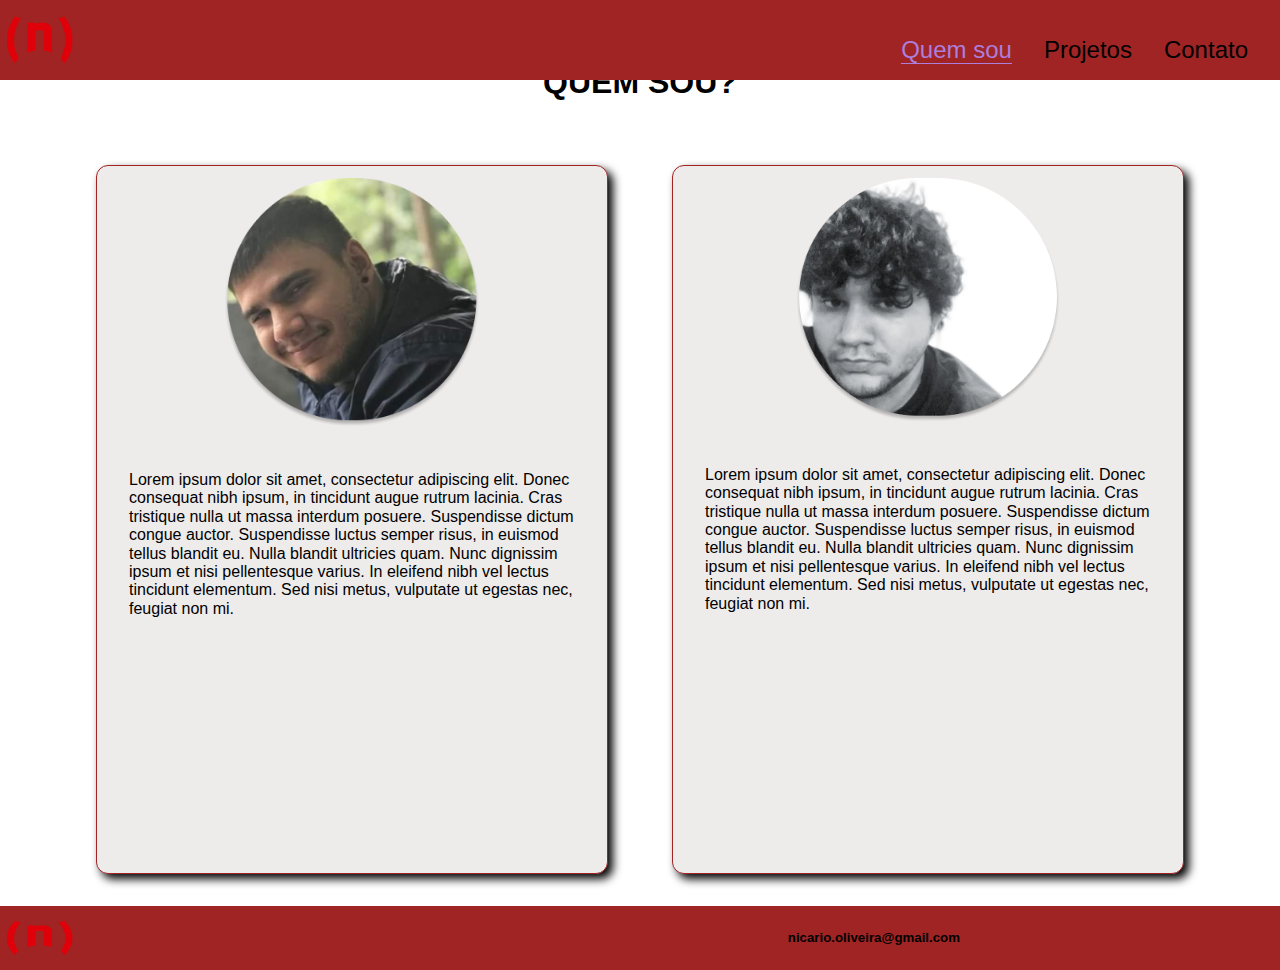
==== index.html @ 4cd6bc63 "Modificando página Quem Sou" ====
<!DOCTYPE html>
<html lang="pt-br">
<head>
  <meta charset="UTF-8">
  <meta http-equiv="X-UA-Compatible" content="IE=edge">
  <meta name="viewport" content="width=device-width, initial-scale=1.0">
  <title>Portfólio Nicário Laube</title>
  <link rel="stylesheet" href="./assets/css/normalize.css">
  <link href="https://cdn.jsdelivr.net/npm/bootstrap@5.2.0-beta1/dist/css/bootstrap.min.css" rel="stylesheet" integrity="sha384-0evHe/X+R7YkIZDRvuzKMRqM+OrBnVFBL6DOitfPri4tjfHxaWutUpFmBp4vmVor" crossorigin="anonymous">
  <link rel="stylesheet" href="./assets/css/style.css">
</head>
<body>
  <header class="header">
    <nav class="nav">
      <div class="div__nav">
        <img class="img__nav" src="./assets/img/logo.png" alt="">
        <div class="div__divnav">
          <ul class="ul__divnav">
            <li class="li__nav">
              <a class="a__nav" href="">Quem sou</a>
            </li>
            <li class="li__nav">
              <a class="a__nav2" href="">Projetos</a>
            </li>
            <li class="li__nav">
              <a class="a__nav3" href="">Contato</a>
            </li>
          </ul>
        </div>
      </div>
    </nav>
  </header>
  <main class="main">
    <h1 class="h1__main">
      QUEM SOU?
    </h1>
    <article class="article__main">
      <div class="div__main">
        <img class="img__main" src="./assets/img/Rectangle 3 (2).png" alt="">
        <p class="p__main1">Lorem ipsum dolor sit amet, consectetur adipiscing elit. Donec consequat nibh ipsum, in tincidunt augue rutrum lacinia. Cras tristique nulla ut massa interdum posuere. Suspendisse dictum congue auctor. Suspendisse luctus semper risus, in euismod tellus blandit eu. Nulla blandit ultricies quam. Nunc dignissim ipsum et nisi pellentesque varius. In eleifend nibh vel lectus tincidunt elementum. Sed nisi metus, vulputate ut egestas nec, feugiat non mi.</p>
      </div>
      <div class="div__main1">
        <img class="img__main1" src="./assets/img/Rectangle 3 (3).png" alt="">
        <p class="p__main2">Lorem ipsum dolor sit amet, consectetur adipiscing elit. Donec consequat nibh ipsum, in tincidunt augue rutrum lacinia. Cras tristique nulla ut massa interdum posuere. Suspendisse dictum congue auctor. Suspendisse luctus semper risus, in euismod tellus blandit eu. Nulla blandit ultricies quam. Nunc dignissim ipsum et nisi pellentesque varius. In eleifend nibh vel lectus tincidunt elementum. Sed nisi metus, vulputate ut egestas nec, feugiat non mi.</p>
      </di>
    </article>
  </main>
  <footer class="footer">
    <img class="img__footer" src="./assets/img/logo.png" alt="">
    <h5 class="h5__footer">nicario.oliveira@gmail.com</h5>
  </footer>
  
  <script src="https://cdn.jsdelivr.net/npm/bootstrap@5.2.0-beta1/dist/js/bootstrap.bundle.min.js" integrity="sha384-pprn3073KE6tl6bjs2QrFaJGz5/SUsLqktiwsUTF55Jfv3qYSDhgCecCxMW52nD2" crossorigin="anonymous"></script>
  <script src="./assets/js/main.js"></script>
</body>
</html>
---- assets/css/style.css ----
*{
  text-decoration: none;
  list-style-type: none;
}
body {
  font-family: 'Roboto', sans-serif;
  margin: 0;
  padding: 0;
}

.nav {
  position:fixed;
  top: 0;
  background-color: #A02424;
  width: 100%;
  height: 64px;
  padding: 0;
  margin: 0;
}

.div__nav{
  display: flex;
  justify-content: space-between;
  align-items:flex-end;
  flex-direction: row;
  width: 100%;
}

.img__nav {
  width: 40px;
  height: 40px;
  margin: 10px;
}
.ul__divnav {
  display: flex;
  justify-content: space-evenly;
}


.a__nav,
.a__nav2,
.a__nav3 {
  text-decoration: none;
  font-size: 12px;
  color: black;
  margin-right: 10px;
  padding-top: 60px;
  text-align: center;
}

.a__nav{
  color: #AD7EDC;
  border-bottom: 1px solid #AD7EDC;
}

.img__header {
  width: 100%;
  height: 15rem;
  padding: 0 16px;
}

/*main*/

.main {
  padding: 16px;
  margin-top: 64px;
}
.h1__main {
  text-align: center;
  margin-top: 32px;
  margin-bottom: 32px;
  font-weight: bold;
}

.article__main {
  display: flex;
  flex-direction: row;
}

.div__main {
  display: flex;
  flex-direction: column;
  align-items: center;
  margin-bottom: 32px;
  background-color: #EEEBEB;
  border: 1px solid #A02424;
  box-shadow:5px 5px 10px 0px #000000;
  border-radius: 12px;
  margin-right: 24px;
  height: 44.2rem;
}

.div__main1 {
  display: flex;
  flex-direction: column;
  align-items: center;
  background-color: #EEEBEB;
  border: 1px solid #A02424;
  box-shadow:5px 5px 10px 0px #000000;
  border-radius: 12px;
  height: 44.2rem;
}

.img__main {
  width: 13rem;
  margin: 12px;
}

.img__main1 {
  width: 13.5rem;
  margin: 12px;
}

.p__main1 {
  margin-top: 32px;
  margin-right: 12px;
  margin-left: 12px;
}

.p__main2 {
  margin-top: 32px;
  margin-right: 12px;
  margin-left: 12px;
}

/*footer*/

.footer {
  display: flex;
  align-items: center;
  justify-content: space-between;
  background-color: #A02424;
  width: 100%;
  height: 64px;
}

.img__footer {
  width: 65px;
  height: 58px;
}

.h5__footer {
  padding-right: 20rem;
}

/*queries*/

@media screen and (min-width: 960px) {
  .nav {
    height: 80px;
  }

  .a__nav,
  .a__nav2,
  .a__nav3 {
    font-size: 24px;
    margin-right: 32px;
  }
  .img__nav {
    width: 80px;
    height: 80px;
    margin: 0;
  }
  .img__header {
    padding: 0 64px;
    height: 50rem;
  }

  /*main*/

  .main {
    padding: 0 64px;
  }
  .p__main1 {
    margin: 32px;
  }
  .p__main2 {
    margin: 32px;
  }
  .div__main,
  .div__main1 {
    margin: 32px;
  }
  .div__main1 {
  }
  .img__main {
    width: 16rem;
  }
  .img__main1 {
    width: 16.5rem;
  }

  /*footer*/

  .img__footer{
    width: 80px;
  }
  
}
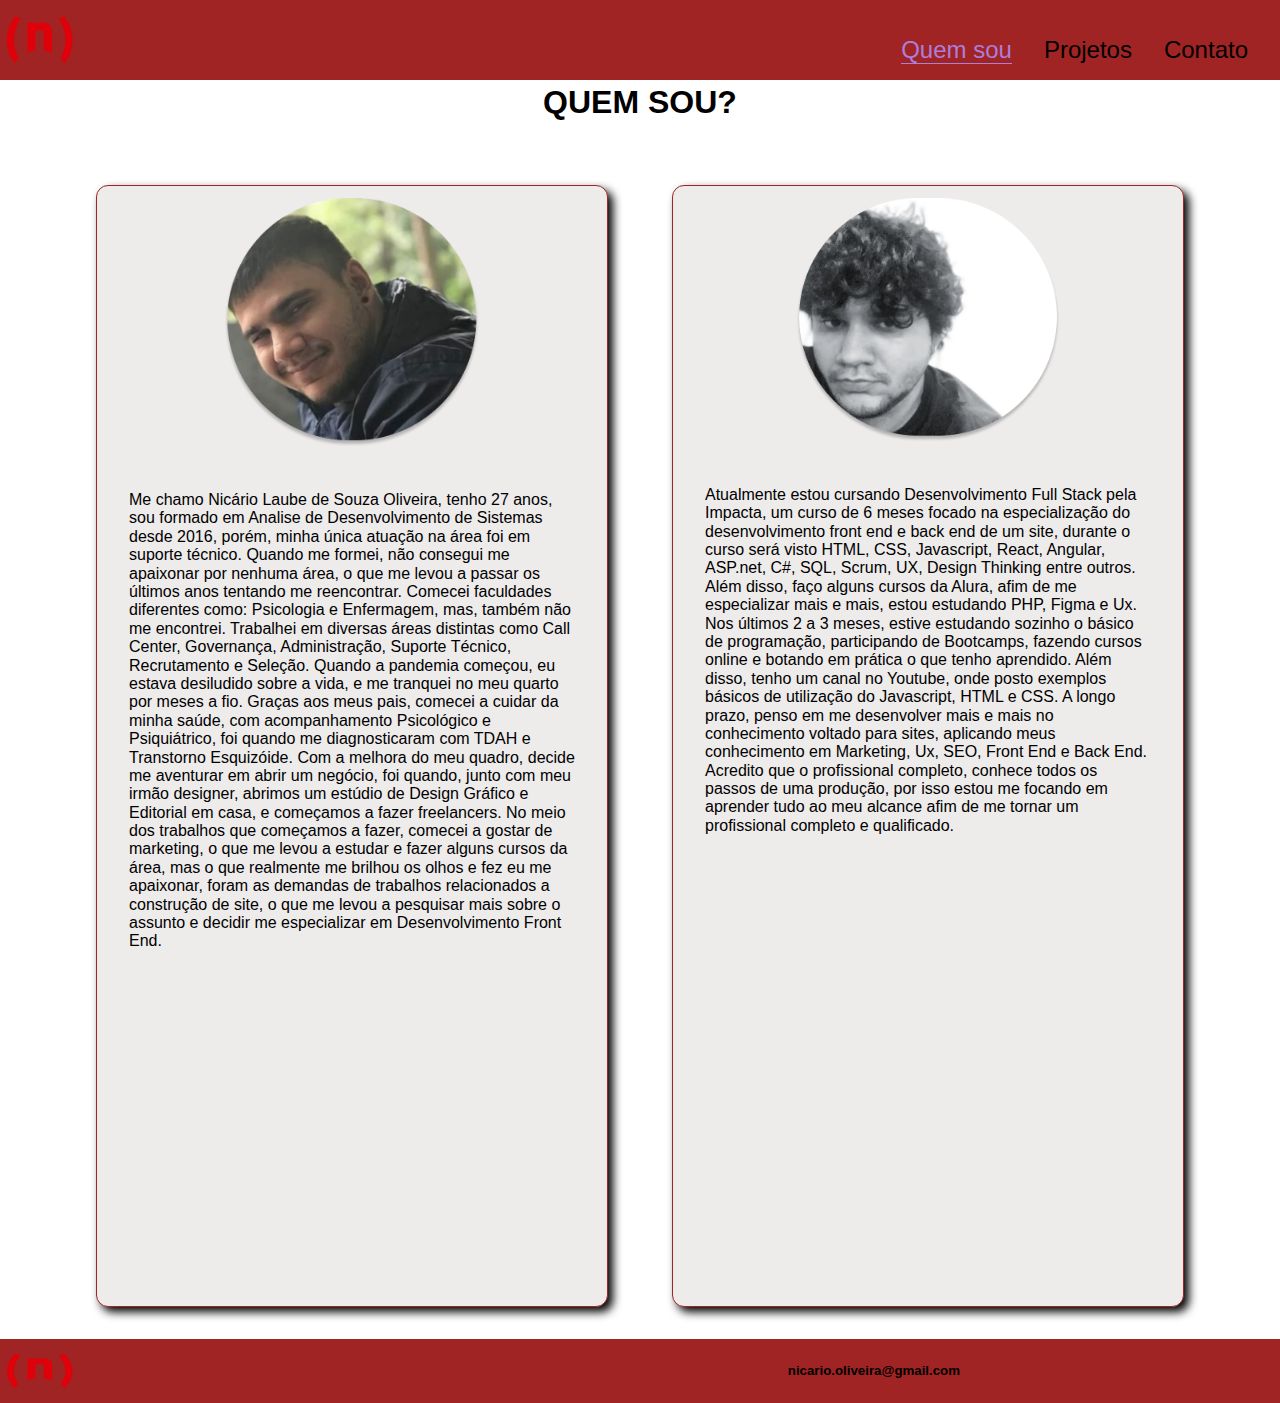
==== commit a3c64359: "Adicionando texto e arrumando espaçamento Quem Sou" ====
--- a/index.html
+++ b/index.html
@@ -37,11 +37,11 @@
     <article class="article__main">
       <div class="div__main">
         <img class="img__main" src="./assets/img/Rectangle 3 (2).png" alt="">
-        <p class="p__main1">Lorem ipsum dolor sit amet, consectetur adipiscing elit. Donec consequat nibh ipsum, in tincidunt augue rutrum lacinia. Cras tristique nulla ut massa interdum posuere. Suspendisse dictum congue auctor. Suspendisse luctus semper risus, in euismod tellus blandit eu. Nulla blandit ultricies quam. Nunc dignissim ipsum et nisi pellentesque varius. In eleifend nibh vel lectus tincidunt elementum. Sed nisi metus, vulputate ut egestas nec, feugiat non mi.</p>
+        <p class="p__main1">Me chamo Nicário Laube de Souza Oliveira, tenho 27 anos, sou formado em Analise de Desenvolvimento de Sistemas desde 2016, porém, minha única atuação na área foi em suporte técnico. Quando me formei, não consegui me apaixonar por nenhuma área, o que me levou a passar os últimos anos tentando me reencontrar. Comecei faculdades diferentes como: Psicologia e Enfermagem, mas, também não me encontrei. Trabalhei em diversas áreas distintas como Call Center, Governança, Administração, Suporte Técnico, Recrutamento e Seleção. Quando a pandemia começou, eu estava desiludido sobre a vida, e me tranquei no meu quarto por meses a fio. Graças aos meus pais, comecei a cuidar da minha saúde, com acompanhamento Psicológico e Psiquiátrico, foi quando me diagnosticaram com TDAH e Transtorno Esquizóide. Com a melhora do meu quadro, decide me aventurar em abrir um negócio, foi quando, junto com meu irmão designer, abrimos um estúdio de Design Gráfico e Editorial em casa, e começamos a fazer freelancers. No meio dos trabalhos que começamos a fazer, comecei a gostar de marketing, o que me levou a estudar e fazer alguns cursos da área, mas o que realmente me brilhou os olhos e fez eu me apaixonar, foram as demandas de trabalhos relacionados a construção de site, o que me levou a pesquisar mais sobre o assunto e decidir me especializar em Desenvolvimento Front End. </p>
       </div>
       <div class="div__main1">
         <img class="img__main1" src="./assets/img/Rectangle 3 (3).png" alt="">
-        <p class="p__main2">Lorem ipsum dolor sit amet, consectetur adipiscing elit. Donec consequat nibh ipsum, in tincidunt augue rutrum lacinia. Cras tristique nulla ut massa interdum posuere. Suspendisse dictum congue auctor. Suspendisse luctus semper risus, in euismod tellus blandit eu. Nulla blandit ultricies quam. Nunc dignissim ipsum et nisi pellentesque varius. In eleifend nibh vel lectus tincidunt elementum. Sed nisi metus, vulputate ut egestas nec, feugiat non mi.</p>
+        <p class="p__main2">Atualmente estou cursando Desenvolvimento Full Stack pela Impacta, um curso de 6 meses focado na especialização do desenvolvimento front end e back end de um site, durante o curso será visto HTML, CSS, Javascript, React, Angular, ASP.net, C#, SQL, Scrum, UX, Design Thinking entre outros. Além disso, faço alguns cursos da Alura, afim de me especializar mais e mais, estou estudando PHP, Figma e Ux. Nos últimos 2 a 3 meses, estive estudando sozinho o básico de programação, participando de Bootcamps, fazendo cursos online e botando em prática o que tenho aprendido. Além disso, tenho um canal no Youtube, onde posto exemplos básicos de utilização do Javascript, HTML e CSS. A longo prazo, penso em me desenvolver mais e mais no conhecimento voltado para sites, aplicando meus conhecimento em Marketing, Ux, SEO, Front End e Back End. Acredito que o profissional completo, conhece todos os passos de uma produção, por isso estou me focando em aprender tudo ao meu alcance afim de me tornar um profissional completo e qualificado.</p>
       </di>
     </article>
   </main>
--- a/assets/css/style.css
+++ b/assets/css/style.css
@@ -63,7 +63,7 @@
 
 .main {
   padding: 16px;
-  margin-top: 64px;
+  margin-top: 72px;
 }
 .h1__main {
   text-align: center;
@@ -87,7 +87,8 @@
   box-shadow:5px 5px 10px 0px #000000;
   border-radius: 12px;
   margin-right: 24px;
-  height: 44.2rem;
+  height: 70rem;
+  width: 100rem;
 }
 
 .div__main1 {
@@ -98,7 +99,8 @@
   border: 1px solid #A02424;
   box-shadow:5px 5px 10px 0px #000000;
   border-radius: 12px;
-  height: 44.2rem;
+  height: 70rem;
+  width: 100rem;
 }
 
 .img__main {
@@ -170,6 +172,7 @@
 
   .main {
     padding: 0 64px;
+    margin-top: 84px;
   }
   .p__main1 {
     margin: 32px;
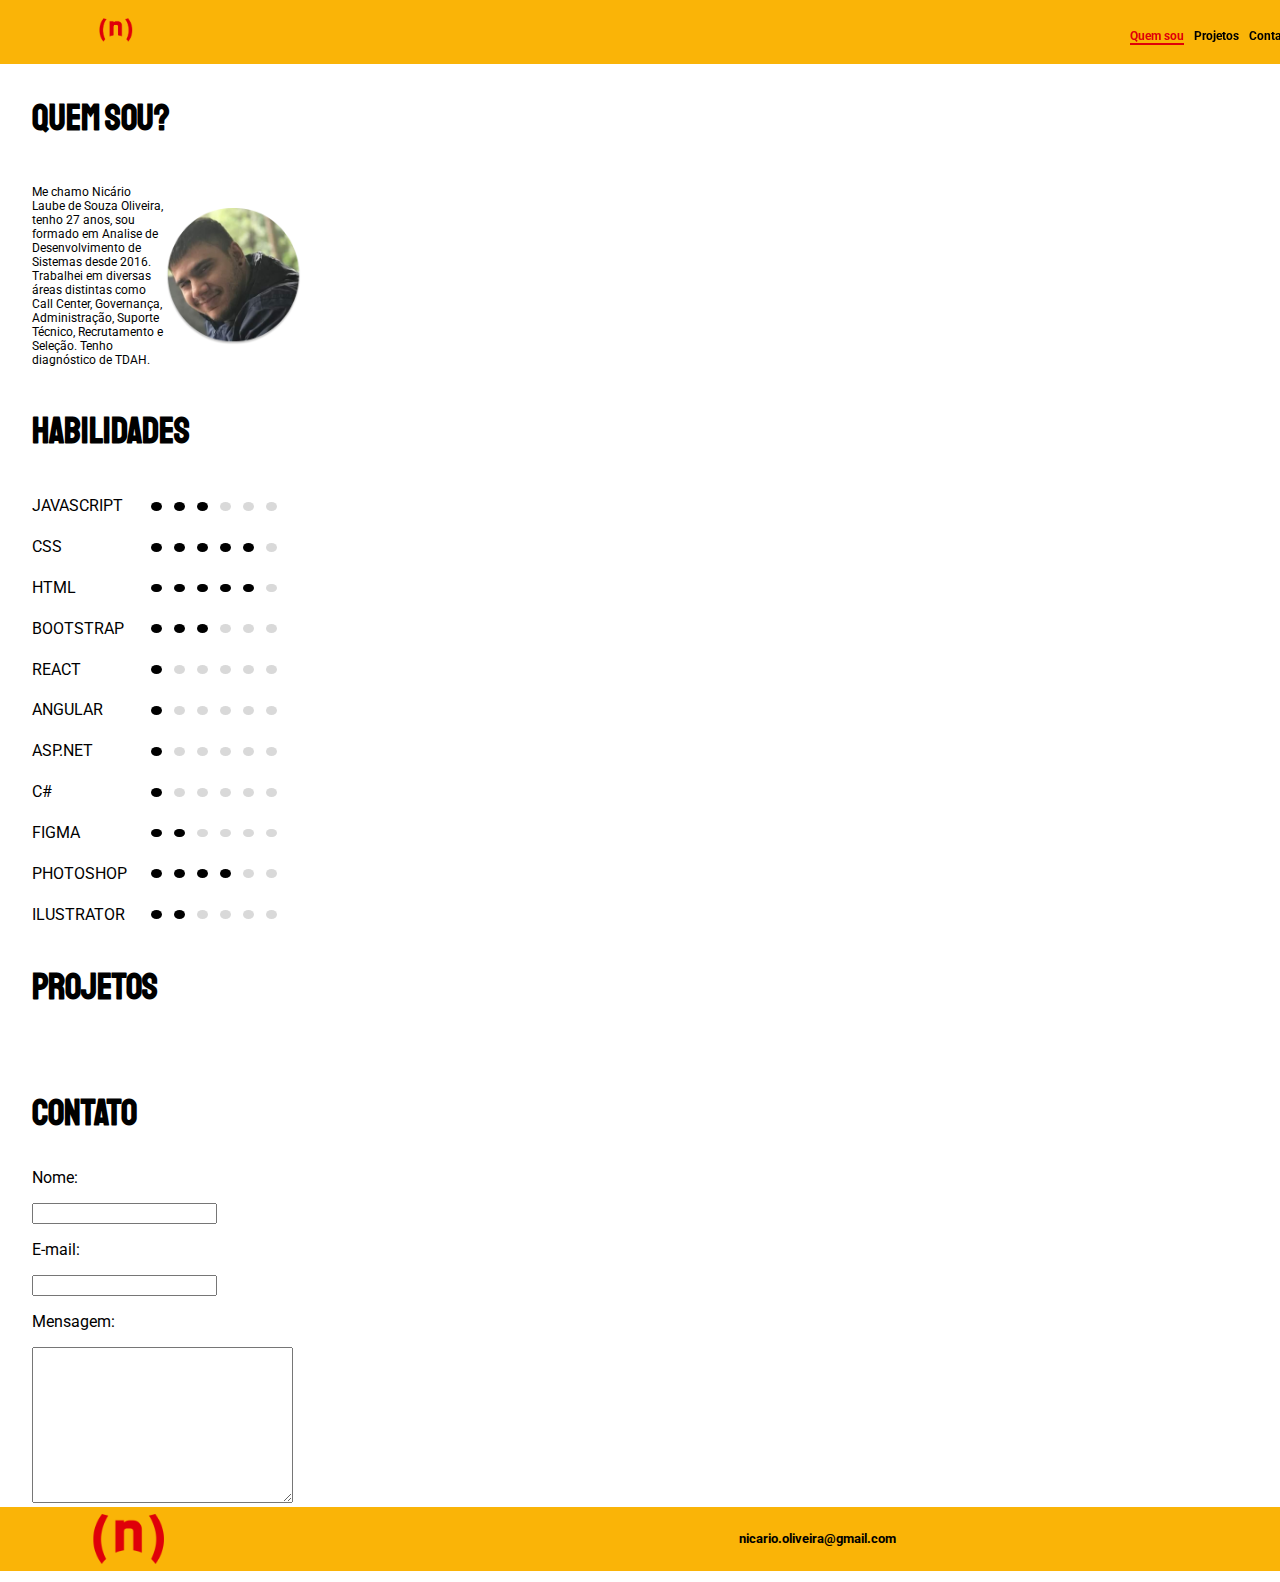
==== commit bd73c1a8: "Refazendo a página" ====
--- a/index.html
+++ b/index.html
@@ -4,9 +4,14 @@
   <meta charset="UTF-8">
   <meta http-equiv="X-UA-Compatible" content="IE=edge">
   <meta name="viewport" content="width=device-width, initial-scale=1.0">
-  <title>Portfólio Nicário Laube</title>
-  <link rel="stylesheet" href="./assets/css/normalize.css">
+  <title>Portfólio Nicário Laube</title> 
   <link href="https://cdn.jsdelivr.net/npm/bootstrap@5.2.0-beta1/dist/css/bootstrap.min.css" rel="stylesheet" integrity="sha384-0evHe/X+R7YkIZDRvuzKMRqM+OrBnVFBL6DOitfPri4tjfHxaWutUpFmBp4vmVor" crossorigin="anonymous">
+  <link rel="preconnect" href="https://fonts.googleapis.com">
+  <link rel="preconnect" href="https://fonts.gstatic.com" crossorigin>
+  <link href="https://fonts.googleapis.com/css2?family=Roboto:wght@400;700&display=swap" rel="stylesheet">
+  <link rel="preconnect" href="https://fonts.googleapis.com">
+  <link rel="preconnect" href="https://fonts.gstatic.com" crossorigin>
+  <link href="https://fonts.googleapis.com/css2?family=Staatliches&display=swap" rel="stylesheet">
   <link rel="stylesheet" href="./assets/css/style.css">
 </head>
 <body>
@@ -17,7 +22,7 @@
         <div class="div__divnav">
           <ul class="ul__divnav">
             <li class="li__nav">
-              <a class="a__nav" href="">Quem sou</a>
+              <a class="a__nav active" href="">Quem sou</a>
             </li>
             <li class="li__nav">
               <a class="a__nav2" href="">Projetos</a>
@@ -31,19 +36,184 @@
     </nav>
   </header>
   <main class="main">
-    <h1 class="h1__main">
+    <h2 class="h2 h2__main">
       QUEM SOU?
-    </h1>
+    </h2>
     <article class="article__main">
       <div class="div__main">
+        <p class="p__main1">Me chamo Nicário Laube de Souza Oliveira, tenho 27 anos, sou formado em Analise de Desenvolvimento de Sistemas desde 2016. Trabalhei em diversas áreas distintas como Call Center, Governança, Administração, Suporte Técnico, Recrutamento e Seleção. Tenho diagnóstico de TDAH. </p>
         <img class="img__main" src="./assets/img/Rectangle 3 (2).png" alt="">
-        <p class="p__main1">Me chamo Nicário Laube de Souza Oliveira, tenho 27 anos, sou formado em Analise de Desenvolvimento de Sistemas desde 2016, porém, minha única atuação na área foi em suporte técnico. Quando me formei, não consegui me apaixonar por nenhuma área, o que me levou a passar os últimos anos tentando me reencontrar. Comecei faculdades diferentes como: Psicologia e Enfermagem, mas, também não me encontrei. Trabalhei em diversas áreas distintas como Call Center, Governança, Administração, Suporte Técnico, Recrutamento e Seleção. Quando a pandemia começou, eu estava desiludido sobre a vida, e me tranquei no meu quarto por meses a fio. Graças aos meus pais, comecei a cuidar da minha saúde, com acompanhamento Psicológico e Psiquiátrico, foi quando me diagnosticaram com TDAH e Transtorno Esquizóide. Com a melhora do meu quadro, decide me aventurar em abrir um negócio, foi quando, junto com meu irmão designer, abrimos um estúdio de Design Gráfico e Editorial em casa, e começamos a fazer freelancers. No meio dos trabalhos que começamos a fazer, comecei a gostar de marketing, o que me levou a estudar e fazer alguns cursos da área, mas o que realmente me brilhou os olhos e fez eu me apaixonar, foram as demandas de trabalhos relacionados a construção de site, o que me levou a pesquisar mais sobre o assunto e decidir me especializar em Desenvolvimento Front End. </p>
       </div>
-      <div class="div__main1">
-        <img class="img__main1" src="./assets/img/Rectangle 3 (3).png" alt="">
-        <p class="p__main2">Atualmente estou cursando Desenvolvimento Full Stack pela Impacta, um curso de 6 meses focado na especialização do desenvolvimento front end e back end de um site, durante o curso será visto HTML, CSS, Javascript, React, Angular, ASP.net, C#, SQL, Scrum, UX, Design Thinking entre outros. Além disso, faço alguns cursos da Alura, afim de me especializar mais e mais, estou estudando PHP, Figma e Ux. Nos últimos 2 a 3 meses, estive estudando sozinho o básico de programação, participando de Bootcamps, fazendo cursos online e botando em prática o que tenho aprendido. Além disso, tenho um canal no Youtube, onde posto exemplos básicos de utilização do Javascript, HTML e CSS. A longo prazo, penso em me desenvolver mais e mais no conhecimento voltado para sites, aplicando meus conhecimento em Marketing, Ux, SEO, Front End e Back End. Acredito que o profissional completo, conhece todos os passos de uma produção, por isso estou me focando em aprender tudo ao meu alcance afim de me tornar um profissional completo e qualificado.</p>
-      </di>
     </article>
+    <article class="article2__main">
+      <h2 class="h2__main">
+        Habilidades
+      </h2>
+      <div class="div__habilidades">
+        <div class="habilidades">
+          <div class="habilidades2">
+            <p class="habilidades__texto">
+              JAVASCRIPT
+            </p>
+            <div class="bolinhas">  
+              <p class="preto habilidades__bola"></p>
+              <p class="preto habilidades__bola"></p>
+              <p class="preto habilidades__bola"></p>
+              <p class="habilidades__bola"></p>
+              <p class="habilidades__bola"></p>
+              <p class="habilidades__bola"></p>
+              </div>
+          </div>
+          <div class="habilidades2">
+            <p class="habilidades__texto">
+              CSS
+            </p> 
+            <div class="bolinhas">  
+              <p class="preto habilidades__bola"></p>
+              <p class="preto habilidades__bola"></p>
+              <p class="preto habilidades__bola"></p>
+              <p class="preto habilidades__bola"></p>
+              <p class="preto habilidades__bola"></p>
+              <p class="habilidades__bola"></p>
+              </div> 
+          </div>
+          <div class="habilidades2">
+            <p class="habilidades__texto">
+              HTML
+            </p>
+            <div class="bolinhas">  
+              <p class="preto habilidades__bola"></p>
+              <p class="preto habilidades__bola"></p>
+              <p class="preto habilidades__bola"></p>
+              <p class="preto habilidades__bola"></p>
+              <p class="preto habilidades__bola"></p>
+              <p class="habilidades__bola"></p>
+              </div>  
+          </div>
+          <div class="habilidades2">
+            <p class="habilidades__texto">
+              BOOTSTRAP
+            </p>
+            <div class="bolinhas">  
+              <p class="preto habilidades__bola"></p>
+              <p class="preto habilidades__bola"></p>
+              <p class="preto habilidades__bola"></p>
+              <p class="habilidades__bola"></p>
+              <p class="habilidades__bola"></p>
+              <p class="habilidades__bola"></p>
+              </div>
+          </div>
+          <div class="habilidades2">
+            <p class="habilidades__texto">
+              REACT
+            </p>
+            <div class="bolinhas">  
+              <p class="preto habilidades__bola"></p>
+              <p class="habilidades__bola"></p>
+              <p class="habilidades__bola"></p>
+              <p class="habilidades__bola"></p>
+              <p class="habilidades__bola"></p>
+              <p class="habilidades__bola"></p>
+              </div>  
+          </div>
+          <div class="habilidades2">
+            <p class="habilidades__texto">
+              ANGULAR
+            </p>  
+            <div class="bolinhas">  
+              <p class="preto habilidades__bola"></p>
+              <p class="habilidades__bola"></p>
+              <p class="habilidades__bola"></p>
+              <p class="habilidades__bola"></p>
+              <p class="habilidades__bola"></p>
+              <p class="habilidades__bola"></p>
+              </div>
+          </div>
+          <div class="habilidades2">
+            <p class="habilidades__texto">
+              ASP.NET
+            </p> 
+            <div class="bolinhas">  
+              <p class="preto habilidades__bola"></p>
+              <p class="habilidades__bola"></p>
+              <p class="habilidades__bola"></p>
+              <p class="habilidades__bola"></p>
+              <p class="habilidades__bola"></p>
+              <p class="habilidades__bola"></p>
+              </div> 
+          </div>
+          <div class="habilidades2">
+            <p class="habilidades__texto">
+              C#
+          </p>  
+          <div class="bolinhas">  
+            <p class="preto habilidades__bola"></p>
+            <p class="habilidades__bola"></p>
+            <p class="habilidades__bola"></p>
+            <p class="habilidades__bola"></p>
+            <p class="habilidades__bola"></p>
+            <p class="habilidades__bola"></p>
+            </div>
+          </div>
+          <div class="habilidades2">
+            <p class="habilidades__texto">
+              FIGMA
+            </p>  
+          <div class="bolinhas">  
+            <p class="preto habilidades__bola"></p>
+            <p class="preto habilidades__bola"></p>
+            <p class="habilidades__bola"></p>
+            <p class="habilidades__bola"></p>
+            <p class="habilidades__bola"></p>
+            <p class="habilidades__bola"></p>
+            </div>
+          </div>
+          <div class="habilidades2">
+            <p class="habilidades__texto">
+              PHOTOSHOP
+            </p>  
+            <div class="bolinhas">  
+              <p class="preto habilidades__bola"></p>
+              <p class="preto habilidades__bola"></p>
+              <p class="preto habilidades__bola"></p>
+              <p class="preto habilidades__bola"></p>
+              <p class="habilidades__bola"></p>
+              <p class="habilidades__bola"></p>
+            </div>  
+          </div>
+          <div class="habilidades2">
+            <p class="habilidades__texto">
+              ILUSTRATOR
+            </p>
+            <div class="bolinhas">  
+              <p class="preto habilidades__bola"></p>
+              <p class="preto habilidades__bola"></p>
+              <p class="habilidades__bola"></p>
+              <p class="habilidades__bola"></p>
+              <p class="habilidades__bola"></p>
+              <p class="habilidades__bola"></p>
+              </div>
+          </div>
+      </div>
+    </div>
+    </article>
+    <div>
+      <h2 class="h2__main">Projetos</h2>
+      <img class="projetos__main" src="" alt="">
+      <img class="projetos__main" src="" alt="">
+      <img class="projetos__main" src="" alt="">
+    </div>
+    <div class="div__formulario">
+      <h2 class="h2__main">Contato</h2>
+      <form class="formulario" action="">
+        <p class="nome__formulario">Nome:</p>
+        <input class="input__formulario" type="text">
+        <p class="email__formulario">E-mail:</p>
+        <input class="input__formulario" type="text">
+        <p class="mensagem__formulario">Mensagem:</p>
+        <textarea class="area__formulario" name="" id="" cols="30" rows="10"></textarea>
+      </form>
+    </div>
   </main>
   <footer class="footer">
     <img class="img__footer" src="./assets/img/logo.png" alt="">
--- a/assets/css/style.css
+++ b/assets/css/style.css
@@ -1,9 +1,10 @@
 *{
   text-decoration: none;
   list-style-type: none;
+  font-family: 'Roboto', sans-serif;
 }
 body {
-  font-family: 'Roboto', sans-serif;
+  
   margin: 0;
   padding: 0;
 }
@@ -11,7 +12,7 @@
 .nav {
   position:fixed;
   top: 0;
-  background-color: #A02424;
+  background-color: #FAB407;
   width: 100%;
   height: 64px;
   padding: 0;
@@ -24,6 +25,7 @@
   align-items:flex-end;
   flex-direction: row;
   width: 100%;
+  margin-left: 86px;
 }
 
 .img__nav {
@@ -34,6 +36,7 @@
 .ul__divnav {
   display: flex;
   justify-content: space-evenly;
+  margin-right: 64px;
 }
 
 
@@ -46,11 +49,12 @@
   margin-right: 10px;
   padding-top: 60px;
   text-align: center;
+  font-weight: bold;
 }
 
 .a__nav{
-  color: #AD7EDC;
-  border-bottom: 1px solid #AD7EDC;
+  color: #DF0009;
+  border-bottom: 2px solid #DF0009;
 }
 
 .img__header {
@@ -61,142 +65,101 @@
 
 /*main*/
 
-.main {
-  padding: 16px;
-  margin-top: 72px;
-}
-.h1__main {
-  text-align: center;
-  margin-top: 32px;
-  margin-bottom: 32px;
-  font-weight: bold;
-}
+  .main {
+    margin: 0 32px;
+  }
+  
+  .h2 {
+    margin-top: 96px;
+  }
+  
+  .h2__main {
+    margin-bottom: 32px;
+    font-family: 'Staatliches', cursive;
+    font-weight: bold;
+    font-size: 36px;
+  }
 
-.article__main {
-  display: flex;
-  flex-direction: row;
-}
+  .div__main {
+    margin-top: 0;
+    display: flex;
+    align-items: center;
+  }
 
-.div__main {
-  display: flex;
-  flex-direction: column;
-  align-items: center;
-  margin-bottom: 32px;
-  background-color: #EEEBEB;
-  border: 1px solid #A02424;
-  box-shadow:5px 5px 10px 0px #000000;
-  border-radius: 12px;
-  margin-right: 24px;
-  height: 70rem;
-  width: 100rem;
-}
+  .p__main1 {
+    width: 133.99px;
+    height: auto;
+    font-size: 12px;
+    text-align: top;
+  }
 
-.div__main1 {
-  display: flex;
-  flex-direction: column;
-  align-items: center;
-  background-color: #EEEBEB;
-  border: 1px solid #A02424;
-  box-shadow:5px 5px 10px 0px #000000;
-  border-radius: 12px;
-  height: 70rem;
-  width: 100rem;
-}
+  .img__main {
+    width: 135px;
+    height: 137px; 
+  }
 
-.img__main {
-  width: 13rem;
-  margin: 12px;
-}
+  .article2__main {
+  }
 
-.img__main1 {
-  width: 13.5rem;
-  margin: 12px;
-}
+  .habilidades__texto {
+    font-size: 16px;
+    display: flex;
+    flex-direction: column;
+    flex-wrap: wrap ;
+    width: 119px;
+  }
 
-.p__main1 {
-  margin-top: 32px;
-  margin-right: 12px;
-  margin-left: 12px;
-}
+  .habilidades__bola {
+    background-color: #D9D9D9;
+    width: 10.72px;
+    height: 8.83px;
+    border-radius: 100%;
+    margin-right: 12.26px; 
+  }
 
-.p__main2 {
-  margin-top: 32px;
-  margin-right: 12px;
-  margin-left: 12px;
-}
+  .div__habilidades {
+    display: flex;
+    align-items: center;
+  }
 
+  .habilidades {
+    display: flex;
+    flex-direction: column;
+    line-height: 0%;
+  }
+  
+  .habilidades2 {
+    display: flex;
+    align-items: center;
+  }
+
+  .bolinhas {
+    display: flex;
+  }
+
+  .preto {
+    background-color: black;
+  }
 /*footer*/
 
 .footer {
   display: flex;
   align-items: center;
   justify-content: space-between;
-  background-color: #A02424;
+  background-color: #FAB407;
   width: 100%;
   height: 64px;
 }
 
 .img__footer {
-  width: 65px;
-  height: 58px;
+  width: 86px;
+  height: 86px;
+  margin: 10px;
+  margin-left: 86px;
 }
 
 .h5__footer {
   padding-right: 20rem;
+  margin-right: 64px;
 }
 
-/*queries*/
-
-@media screen and (min-width: 960px) {
-  .nav {
-    height: 80px;
-  }
-
-  .a__nav,
-  .a__nav2,
-  .a__nav3 {
-    font-size: 24px;
-    margin-right: 32px;
-  }
-  .img__nav {
-    width: 80px;
-    height: 80px;
-    margin: 0;
-  }
-  .img__header {
-    padding: 0 64px;
-    height: 50rem;
-  }
-
-  /*main*/
-
-  .main {
-    padding: 0 64px;
-    margin-top: 84px;
-  }
-  .p__main1 {
-    margin: 32px;
-  }
-  .p__main2 {
-    margin: 32px;
-  }
-  .div__main,
-  .div__main1 {
-    margin: 32px;
-  }
-  .div__main1 {
-  }
-  .img__main {
-    width: 16rem;
-  }
-  .img__main1 {
-    width: 16.5rem;
-  }
-
-  /*footer*/
-
-  .img__footer{
-    width: 80px;
-  }
-  
-}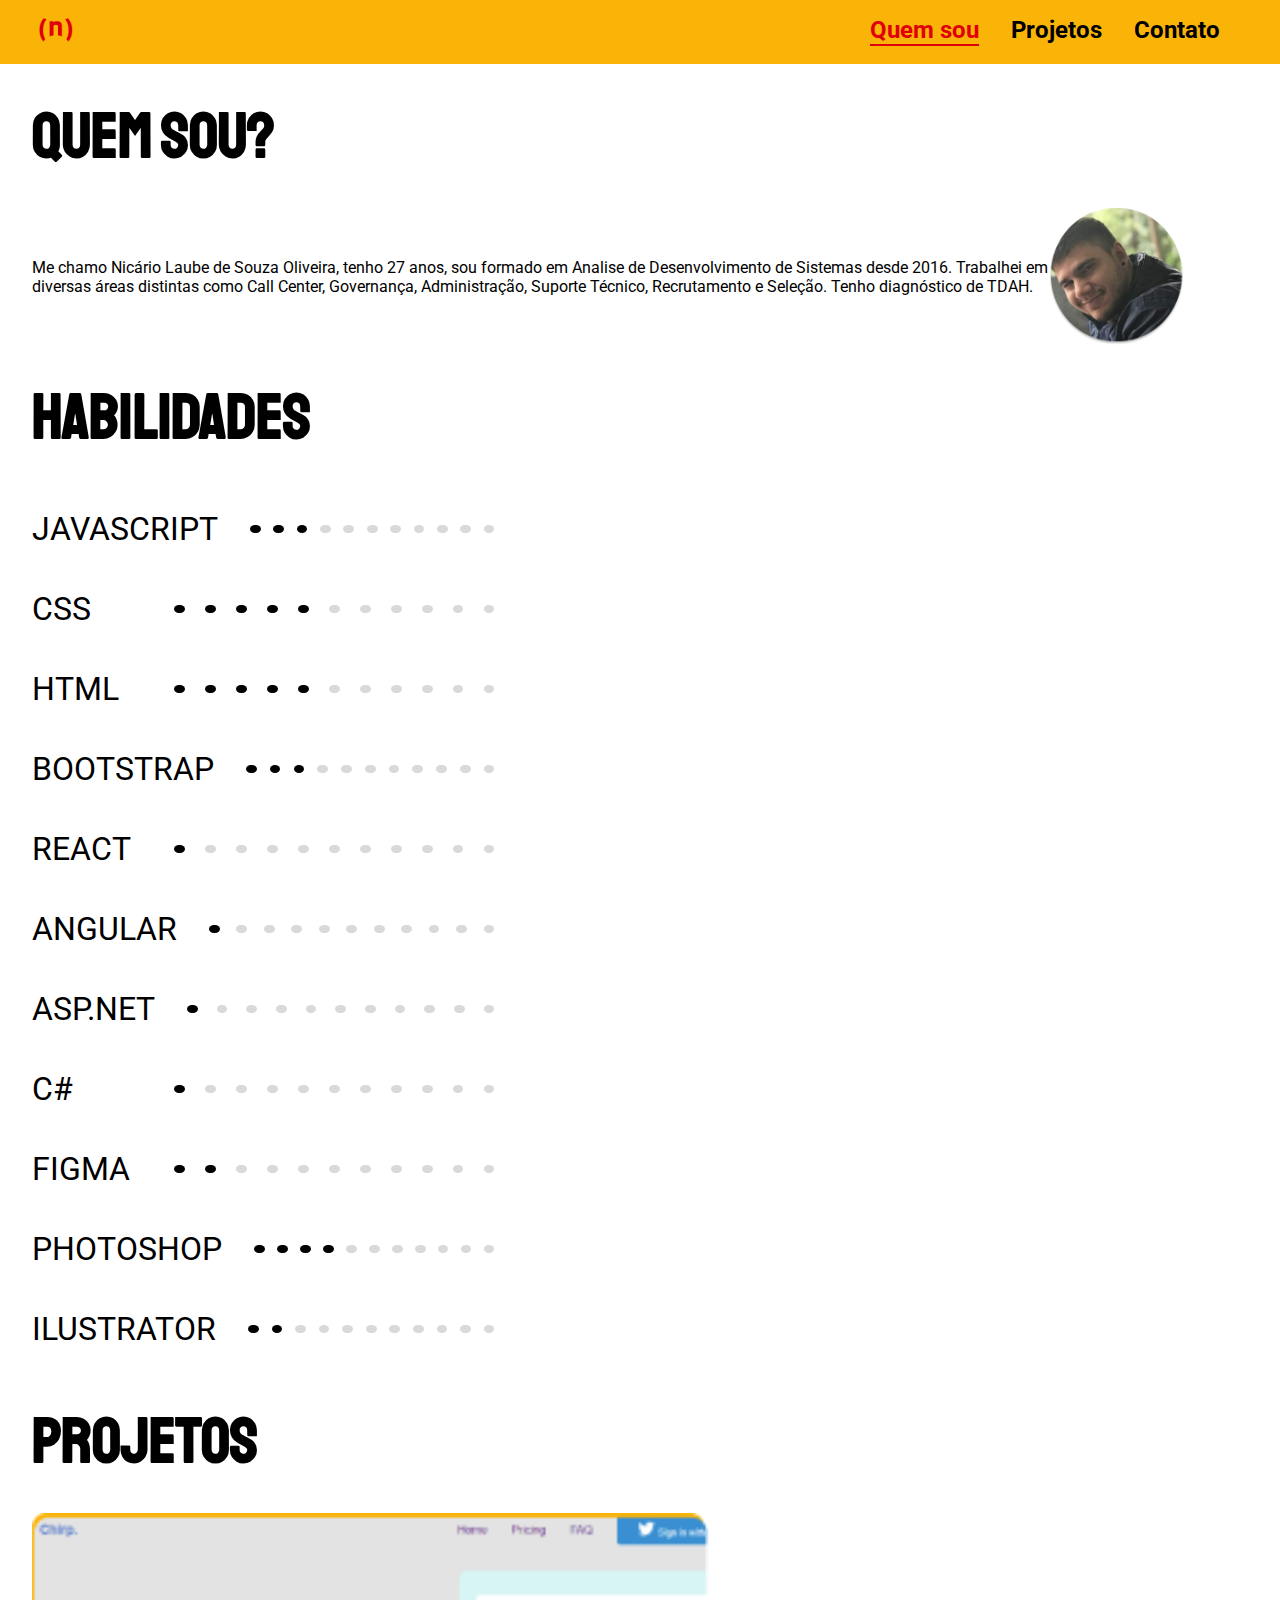
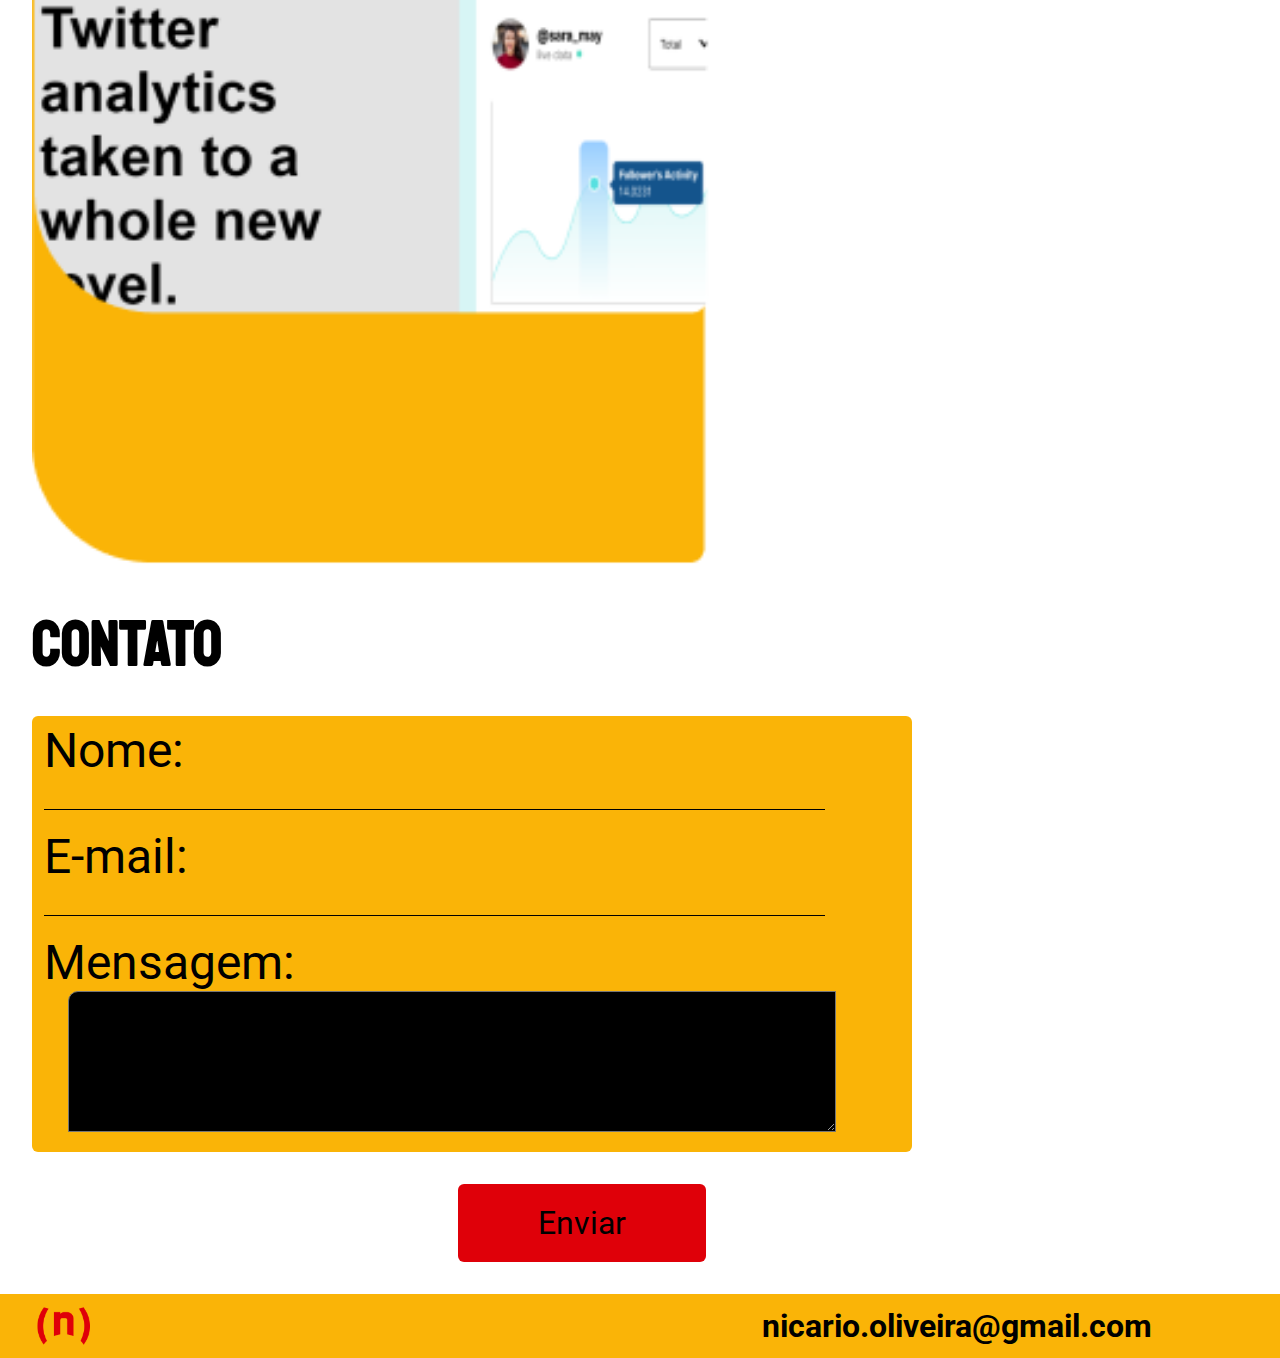
==== commit 9ff15fdd: "Deixando responsivo" ====
--- a/index.html
+++ b/index.html
@@ -62,6 +62,11 @@
               <p class="habilidades__bola"></p>
               <p class="habilidades__bola"></p>
               <p class="habilidades__bola"></p>
+              <p class="habilidades__bola none"></p>
+              <p class="habilidades__bola none"></p>
+              <p class="habilidades__bola none"></p>
+              <p class="habilidades__bola none"></p>
+              <p class="habilidades__bola none"></p>
               </div>
           </div>
           <div class="habilidades2">
@@ -75,6 +80,11 @@
               <p class="preto habilidades__bola"></p>
               <p class="preto habilidades__bola"></p>
               <p class="habilidades__bola"></p>
+              <p class="habilidades__bola none"></p>
+              <p class="habilidades__bola none" ></p>
+              <p class="habilidades__bola none"></p>
+              <p class="habilidades__bola none"></p>
+              <p class="habilidades__bola none"></p>
               </div> 
           </div>
           <div class="habilidades2">
@@ -88,6 +98,11 @@
               <p class="preto habilidades__bola"></p>
               <p class="preto habilidades__bola"></p>
               <p class="habilidades__bola"></p>
+              <p class="habilidades__bola none"></p>
+              <p class="habilidades__bola none"></p>
+              <p class="habilidades__bola none"></p>
+              <p class="habilidades__bola none"></p>
+              <p class="habilidades__bola none"></p>
               </div>  
           </div>
           <div class="habilidades2">
@@ -101,6 +116,11 @@
               <p class="habilidades__bola"></p>
               <p class="habilidades__bola"></p>
               <p class="habilidades__bola"></p>
+              <p class="habilidades__bola none"></p>
+              <p class="habilidades__bola none"></p>
+              <p class="habilidades__bola none"></p>
+              <p class="habilidades__bola none"></p>
+              <p class="habilidades__bola none"></p>
               </div>
           </div>
           <div class="habilidades2">
@@ -114,6 +134,11 @@
               <p class="habilidades__bola"></p>
               <p class="habilidades__bola"></p>
               <p class="habilidades__bola"></p>
+              <p class="habilidades__bola none"></p>
+              <p class="habilidades__bola none"></p>
+              <p class="habilidades__bola none"></p>
+              <p class="habilidades__bola none"></p>
+              <p class="habilidades__bola none"></p>
               </div>  
           </div>
           <div class="habilidades2">
@@ -127,6 +152,11 @@
               <p class="habilidades__bola"></p>
               <p class="habilidades__bola"></p>
               <p class="habilidades__bola"></p>
+              <p class="habilidades__bola none"></p>
+              <p class="habilidades__bola none"></p>
+              <p class="habilidades__bola none"></p>
+              <p class="habilidades__bola none"></p>
+              <p class="habilidades__bola none"></p>
               </div>
           </div>
           <div class="habilidades2">
@@ -140,6 +170,11 @@
               <p class="habilidades__bola"></p>
               <p class="habilidades__bola"></p>
               <p class="habilidades__bola"></p>
+              <p class="habilidades__bola none"></p>
+              <p class="habilidades__bola none"></p>
+              <p class="habilidades__bola none"></p>
+              <p class="habilidades__bola none"></p>
+              <p class="habilidades__bola none"></p>
               </div> 
           </div>
           <div class="habilidades2">
@@ -153,6 +188,11 @@
             <p class="habilidades__bola"></p>
             <p class="habilidades__bola"></p>
             <p class="habilidades__bola"></p>
+            <p class="habilidades__bola none"></p>
+            <p class="habilidades__bola none"></p>
+            <p class="habilidades__bola none"></p>
+            <p class="habilidades__bola none"></p>
+            <p class="habilidades__bola none"></p>
             </div>
           </div>
           <div class="habilidades2">
@@ -166,6 +206,11 @@
             <p class="habilidades__bola"></p>
             <p class="habilidades__bola"></p>
             <p class="habilidades__bola"></p>
+            <p class="habilidades__bola none"></p>
+            <p class="habilidades__bola none"></p>
+            <p class="habilidades__bola none"></p>
+            <p class="habilidades__bola none"></p>
+            <p class="habilidades__bola none"></p>
             </div>
           </div>
           <div class="habilidades2">
@@ -179,6 +224,11 @@
               <p class="preto habilidades__bola"></p>
               <p class="habilidades__bola"></p>
               <p class="habilidades__bola"></p>
+              <p class="habilidades__bola none"></p>
+              <p class="habilidades__bola none"></p>
+              <p class="habilidades__bola none"></p>
+              <p class="habilidades__bola none"></p>
+              <p class="habilidades__bola none"></p>
             </div>  
           </div>
           <div class="habilidades2">
@@ -192,28 +242,48 @@
               <p class="habilidades__bola"></p>
               <p class="habilidades__bola"></p>
               <p class="habilidades__bola"></p>
+              <p class="habilidades__bola none"></p>
+              <p class="habilidades__bola none"></p>
+              <p class="habilidades__bola none"></p>
+              <p class="habilidades__bola none"></p>
+              <p class="habilidades__bola none"></p>
               </div>
           </div>
       </div>
     </div>
     </article>
-    <div>
+    <div class="div__projetos">
       <h2 class="h2__main">Projetos</h2>
-      <img class="projetos__main" src="" alt="">
-      <img class="projetos__main" src="" alt="">
-      <img class="projetos__main" src="" alt="">
+      <div class="div__imagem">
+        <img class="projetos__main projetos__main1" src="./assets/img/Projetos.png" alt="">
+        <img class="projeto projetos__main none1" src="./assets/img/Projetos (1).png" alt="">
+        <img class="projeto projetos__main none1" src="./assets/img/Projetos (2).png" alt="">
+      </div>
     </div>
     <div class="div__formulario">
       <h2 class="h2__main">Contato</h2>
+      <div class="formulario__botao">
+      <div class="divdiv__formulario">
       <form class="formulario" action="">
-        <p class="nome__formulario">Nome:</p>
-        <input class="input__formulario" type="text">
-        <p class="email__formulario">E-mail:</p>
-        <input class="input__formulario" type="text">
-        <p class="mensagem__formulario">Mensagem:</p>
-        <textarea class="area__formulario" name="" id="" cols="30" rows="10"></textarea>
-      </form>
-    </div>
+        <div class="div">
+        <label class="nome__formulario">Nome:</label>
+        <input class="input input__formulario" type="text">
+      </div>
+      <div class="div">
+        <label class="email__formulario">E-mail:</label>
+        <input class="input input__formulario" type="text">
+      </div>
+      <div class="div divformulario">
+        <label class="mensagem__formulario">Mensagem:</label>
+        <textarea class="area__formulario" name="" id="" cols="25" rows="9"></textarea>
+      </div>
+    </div>
+  </form>
+  <div class="div__botao">
+  <button class="botao">Enviar</button>
+</div>
+    </div>
+  </div>
   </main>
   <footer class="footer">
     <img class="img__footer" src="./assets/img/logo.png" alt="">
--- a/assets/css/style.css
+++ b/assets/css/style.css
@@ -1,7 +1,9 @@
+@media screen and (max-width: 360px){
 *{
   text-decoration: none;
   list-style-type: none;
   font-family: 'Roboto', sans-serif;
+  box-sizing: border-box;
 }
 body {
   
@@ -25,13 +27,13 @@
   align-items:flex-end;
   flex-direction: row;
   width: 100%;
-  margin-left: 86px;
+  margin-left: 36px;
 }
 
 .img__nav {
   width: 40px;
   height: 40px;
-  margin: 10px;
+  margin: 10px 0;
 }
 .ul__divnav {
   display: flex;
@@ -66,7 +68,9 @@
 /*main*/
 
   .main {
-    margin: 0 32px;
+    margin-left: 32px;
+    margin-right: 32px;
+    margin-top: 96px;
   }
   
   .h2 {
@@ -98,7 +102,8 @@
     height: 137px; 
   }
 
-  .article2__main {
+  .none {
+    display: none;
   }
 
   .habilidades__texto {
@@ -140,6 +145,72 @@
   .preto {
     background-color: black;
   }
+
+  .h2__main {
+    margin-top: 32px;
+    margin-bottom: 32px;
+  }  
+
+  .div__imagem {
+    display: flex;
+  }
+
+  .projetos__main {
+    width: 282.36px;
+    height: 271px;
+    margin-right: 32px;
+  }
+
+  .projeto {
+    width: 240px;
+    visibility: none;
+  }
+
+  .divdiv__formulario {
+    background-color: #FAB407;
+    width: 300px;
+    height: 367px;
+    border-radius: 6px;
+  }
+
+  .input__formulario {
+    background: none;
+    border: none;
+    border-bottom: 1px solid black;
+    outline: none;
+    font-size: 15px;
+    letter-spacing: 2px;
+    margin-bottom: 12px;
+  }
+  
+  .area__formulario {
+    background-color: black;
+    margin-left: 24px;
+    border-top-left-radius: 10px;
+    margin-bottom: 20px;
+  }
+
+  .div {
+    margin-left: 12px;
+    margin-top:6px;
+  }
+
+  .botao {
+    background-color: #DF0009;
+    border: none;
+    border-radius: 6px;
+    padding: 10px 40px;
+    margin-top: 32px;
+    text-align: center;
+    margin-left: 30%;
+    margin-bottom: 32px;
+  }
+
+  .formulario__botao {
+    display: flex;
+    flex-direction: column;
+  }
+}
 /*footer*/
 
 .footer {
@@ -147,19 +218,801 @@
   align-items: center;
   justify-content: space-between;
   background-color: #FAB407;
-  width: 100%;
   height: 64px;
 }
 
 .img__footer {
-  width: 86px;
-  height: 86px;
+  width: 64px;
+  height: 64px;
   margin: 10px;
-  margin-left: 86px;
+  margin-left: 32px;
 }
 
 .h5__footer {
-  padding-right: 20rem;
+  font-size: 16px;
+  font-weight: bold;
   margin-right: 64px;
 }
 
+@media screen and (min-width: 361px) and (max-width: 510px){
+  *{
+    text-decoration: none;
+    list-style-type: none;
+    font-family: 'Roboto', sans-serif;
+    box-sizing: border-box;
+  }
+  body {
+    
+    margin: 0;
+    padding: 0;
+  }
+  
+  .nav {
+    position:fixed;
+    top: 0;
+    background-color: #FAB407;
+    width: 100%;
+    height: 64px;
+    padding: 0;
+    margin: 0;
+  }
+  
+  .div__nav{
+    display: flex;
+    justify-content: space-between;
+    align-items:flex-end;
+    flex-direction: row;
+    width: 100%;
+    margin-left: 36px;
+  }
+  
+  .img__nav {
+    width: 40px;
+    height: 40px;
+    margin: 10px 0;
+  }
+  .ul__divnav {
+    display: flex;
+    justify-content: space-evenly;
+    margin-right: 64px;
+  }
+  
+  
+  .a__nav,
+  .a__nav2,
+  .a__nav3 {
+    text-decoration: none;
+    font-size: 12px;
+    color: black;
+    margin-right: 10px;
+    padding-top: 60px;
+    text-align: center;
+    font-weight: bold;
+  }
+  
+  .a__nav{
+    color: #DF0009;
+    border-bottom: 2px solid #DF0009;
+  }
+  
+  .img__header {
+    width: 100%;
+    height: 15rem;
+    padding: 0 16px;
+  }
+  
+  /*main*/
+  
+    .main {
+      margin-left: 32px;
+      margin-right: 32px;
+      margin-top: 96px;
+    }
+    
+    .h2 {
+      margin-top: 96px;
+    }
+    
+    .h2__main {
+      margin-bottom: 32px;
+      font-family: 'Staatliches', cursive;
+      font-weight: bold;
+      font-size: 36px;
+    }
+  
+    .div__main {
+      margin-top: 0;
+      display: flex;
+      align-items: center;
+    }
+  
+    .p__main1 {
+      height: auto;
+      font-size: 12px;
+      text-align: top;
+    }
+  
+    .img__main {
+      width: 135px;
+      height: 137px; 
+    }
+
+    .none {
+      visibility: none;
+    }
+  
+    .habilidades__texto {
+      font-size: 16px;
+      display: flex;
+      flex-direction: column;
+      flex-wrap: wrap ;
+      margin-right: 32px;
+    }
+  
+    .habilidades__bola {
+      background-color: #D9D9D9;
+      width: 10.72px;
+      height: 8.83px;
+      border-radius: 100%;
+      margin-right: 12.26px; 
+    }
+  
+    .div__habilidades {
+      display: flex;
+      align-items: center;
+      justify-content: space-between;
+    }
+  
+    .habilidades {
+      display: flex;
+      flex-direction: column;
+      line-height: 0%;
+      justify-content: space-between;
+    }
+    
+    .habilidades2 {
+      display: flex;
+      align-items: center;
+      justify-content: space-between;
+      width: 450px;
+    }
+  
+    .bolinhas {
+      display: flex;
+      width: 50%;
+      justify-content: space-between;
+    }
+  
+    .preto {
+      background-color: black;
+    }
+  
+    .h2__main {
+      margin-top: 32px;
+      margin-bottom: 32px;
+    }  
+  
+    .div__imagem {
+      display: flex;
+    }
+
+    .div__projetos {
+      width: 100%;
+    }
+  
+    .projetos__main {
+      width: 30rem;
+      height: auto;
+    }
+  
+    .projeto {
+      width: 240px;
+      visibility: none;
+    }
+  
+    .divdiv__formulario {
+      background-color: #FAB407;
+      width: 24rem;
+      height: 367px;
+      border-radius: 6px;
+    }
+  
+    .input__formulario {
+      background: none;
+      border: none;
+      border-bottom: 1px solid black;
+      outline: none;
+      font-size: 15px;
+      letter-spacing: 2px;
+      margin-bottom: 12px;
+    }
+
+    
+    .divformulario{
+      display: flex;
+      flex-direction: column;
+    }
+    
+    .area__formulario {
+      background-color: black;
+      margin-left: 24px;
+      border-top-left-radius: 10px;
+      margin-bottom: 20px;
+      width: 20rem;
+    }
+  
+    .div {
+      margin-left: 12px;
+      margin-top:6px;
+    }
+  
+    .botao {
+      background-color: #DF0009;
+      border: none;
+      border-radius: 6px;
+      padding: 10px 40px;
+      margin-top: 32px;
+      text-align: center;
+      margin-left: 35%;
+      margin-bottom: 32px;
+    }
+  
+    .formulario__botao {
+      display: flex;
+      flex-direction: column;
+    }
+  /*footer*/
+  
+  .footer {
+    display: flex;
+    align-items: center;
+    justify-content: space-between;
+    background-color: #FAB407;
+    height: 64px;
+  }
+  
+  .img__footer {
+    width: 64px;
+    height: 64px;
+    margin: 10px;
+    margin-left: 32px;
+  }
+  
+  .h5__footer {
+    font-size: 16px;
+    font-weight: bold;
+    margin-right: 64px;
+  }
+}
+
+@media screen and (min-width: 511px) and (max-width: 1024px){
+  *{
+    text-decoration: none;
+    list-style-type: none;
+    font-family: 'Roboto', sans-serif;
+    box-sizing: border-box;
+  }
+  body {
+    
+    margin: 0;
+    padding: 0;
+  }
+  
+  .nav {
+    position:fixed;
+    top: 0;
+    background-color: #FAB407;
+    width: 100%;
+    height: 64px;
+    padding: 0;
+    margin: 0;
+  }
+  
+  .div__nav{
+    display: flex;
+    justify-content: space-between;
+    align-items:flex-end;
+    flex-direction: row;
+    width: 100%;
+    margin-left: 64px;
+    margin-right: 64px;
+  }
+  
+  .img__nav {
+    width: 60px;
+    height: 60px;
+    margin: 10px 0;
+  }
+  .ul__divnav {
+    display: flex;
+    justify-content: space-evenly;
+    margin-right: 64px;
+  }
+  
+  
+  .a__nav,
+  .a__nav2,
+  .a__nav3 {
+    text-decoration: none;
+    font-size: 24px;
+    color: black;
+    margin-right: 32px;
+    padding-top: 60px;
+    text-align: center;
+    font-weight: bold;
+  }
+  
+  .a__nav{
+    color: #DF0009;
+    border-bottom: 2px solid #DF0009;
+  }
+  
+  .img__header {
+    width: 100%;
+    height: 15rem;
+    padding: 0 16px;
+  }
+  
+  /*main*/
+  
+    .main {
+      margin-left: 64px;
+      margin-right: 64px;
+      margin-top: 96px;
+    }
+    
+    .h2 {
+      margin-top: 96px;
+    }
+    
+    .h2__main {
+      font-family: 'Staatliches', cursive;
+      font-weight: bold;
+      font-size: 64px;
+    }
+  
+    .div__main {
+      margin-top: 0;
+      display: flex;
+      align-items: center;
+    }
+  
+    .p__main1 {
+      height: auto;
+      font-size: 20px;
+      text-align: top;
+    }
+  
+    .img__main {
+      width: 300px;
+      height: 300px; 
+      margin-right: 64px;
+    }
+
+    .none {
+      visibility: none;
+    }
+  
+    .habilidades__texto {
+      font-size: 32px;
+      display: flex;
+      flex-direction: column;
+      flex-wrap: wrap ;
+      margin-right: 32px;
+    }
+  
+    .habilidades__bola {
+      background-color: #D9D9D9;
+      width: 10.72px;
+      height: 8.83px;
+      border-radius: 100%;
+      margin-right: 12.26px; 
+    }
+  
+    .div__habilidades {
+      display: flex;
+      align-items: center;
+      justify-content: space-between;
+    }
+  
+    .habilidades {
+      display: flex;
+      flex-direction: column;
+      line-height: 100%;
+      justify-content: space-between;
+    }
+    
+    .habilidades2 {
+      display: flex;
+      align-items: center;
+      justify-content: space-between;
+      width: 1024px;
+    }
+  
+    .bolinhas {
+      display: flex;
+      width: 70%;
+      justify-content: space-between;
+    }
+  
+    .preto {
+      background-color: black;
+    }
+  
+    .h2__main {
+      margin-top: 96px;
+      margin-bottom: 96px;
+    }  
+  
+    .div__imagem {
+      display: flex;
+    }
+
+    .div__projetos {
+      width: 100%;
+    }
+  
+    .projetos__main {
+      width: 50rem;
+      height: auto;
+    }
+
+    .projetos__main1 {
+      width: 60rem;
+    }
+  
+    .projeto {
+      margin-right: 32px;
+      display: none;
+    }
+  
+    .divdiv__formulario {
+      background-color: #FAB407;
+      width: 72rem;
+      height: auto;
+      border-radius: 6px;
+    }
+  
+    .input__formulario {
+      background: none;
+      border: none;
+      border-bottom: 1px solid black;
+      outline: none;
+      font-size: 24px;
+      width: 90%;
+      letter-spacing: 2px;
+      margin-bottom: 12px;
+    }
+
+    .nome__formulario,
+    .email__formulario,
+    .mensagem__formulario {
+      font-size: 32px;
+    }
+
+    
+    .divformulario{
+      display: flex;
+      flex-direction: column;
+    }
+    
+    .area__formulario {
+      background-color: black;
+      margin-left: 24px;
+      border-top-left-radius: 10px;
+      margin-bottom: 20px;
+      width: 65rem;
+    }
+  
+    .div {
+      margin-left: 12px;
+      margin-top:6px;
+    }
+  
+    .botao {
+      background-color: #DF0009;
+      border: none;
+      border-radius: 6px;
+      padding: 20px 80px;
+      font-size: 32px;
+      margin-top: 32px;
+      text-align: center;
+      margin-left: 40%;
+      margin-bottom: 32px;
+    }
+  
+    .formulario__botao {
+      display: flex;
+      flex-direction: column;
+    }
+  /*footer*/
+  
+  .footer {
+    display: flex;
+    align-items: center;
+    justify-content: space-between;
+    background-color: #FAB407;
+    height: 64px;
+  }
+  
+  .img__footer {
+    width: 64px;
+    height: 64px;
+    margin: 10px;
+    margin-left: 32px;
+  }
+  
+  .h5__footer {
+    font-size: 32px;
+    font-weight: bold;
+    margin-right: 128px;
+  }
+}
+
+@media screen and (min-width: 1025px){
+  *{
+    text-decoration: none;
+    list-style-type: none;
+    font-family: 'Roboto', sans-serif;
+    box-sizing: border-box;
+  }
+  body {
+    
+    margin: 0;
+    padding: 0;
+  }
+  
+  .nav {
+    position:fixed;
+    top: 0;
+    background-color: #FAB407;
+    width: 100%;
+    height: 64px;
+    padding: 0;
+    margin: 0;
+  }
+  
+  .div__nav{
+    display: flex;
+    justify-content: space-between;
+    align-items:flex-end;
+    flex-direction: row;
+    width: 100%;
+    margin-left: 36px;
+    margin-right: 36px;
+  }
+  
+  .img__nav {
+    width: 40px;
+    height: 40px;
+    margin: 10px 0;
+  }
+  .ul__divnav {
+    display: flex;
+    justify-content: space-evenly;
+    margin-right: 64px;
+  }
+  
+  
+  .a__nav,
+  .a__nav2,
+  .a__nav3 {
+    text-decoration: none;
+    font-size: 24px;
+    color: black;
+    margin-right: 32px;
+    padding-top: 60px;
+    text-align: center;
+    font-weight: bold;
+  }
+  
+  .a__nav{
+    color: #DF0009;
+    border-bottom: 2px solid #DF0009;
+  }
+  
+  .img__header {
+    width: 100%;
+    height: 15rem;
+    padding: 0 16px;
+  }
+  
+  /*main*/
+  
+    .main {
+      margin-left: 32px;
+      margin-right: 32px;
+      margin-top: 96px;
+    }
+    
+    .h2 {
+      margin-top: 96px;
+    }
+    
+    .h2__main {
+      margin-bottom: 32px;
+      font-family: 'Staatliches', cursive;
+      font-weight: bold;
+      font-size: 64px;
+    }
+  
+    .div__main {
+      margin-top: 0;
+      display: flex;
+      align-items: center;
+    }
+  
+    .p__main1 {
+      height: auto;
+      font-size: 16px;
+      text-align: top;
+    }
+  
+    .img__main {
+      width: 135px;
+      height: 137px; 
+      margin-right: 64px;
+    }
+  
+    .habilidades__texto {
+      font-size: 32px;
+      display: flex;
+      flex-direction: column;
+      flex-wrap: wrap ;
+      margin-right: 32px;
+    }
+  
+    .habilidades__bola {
+      background-color: #D9D9D9;
+      width: 10.72px;
+      height: 8.83px;
+      border-radius: 100%;
+      margin-right: 12.26px; 
+    }
+
+    .none {
+      visibility: visible;
+    }
+
+    .article2__main {
+      width: 100%;
+    }
+  
+    .div__habilidades {
+      display: flex;
+      align-items: center;
+      justify-content: space-between;
+    }
+  
+    .habilidades {
+      display: flex;
+      flex-direction: column;
+      line-height: 100%;
+      justify-content: space-between;
+    }
+    
+    .habilidades2 {
+      display: flex;
+      align-items: center;
+      justify-content: space-between;
+      width: 100%;
+    }
+  
+    .bolinhas {
+      display: flex;
+      width: 70%;
+      justify-content: space-between;
+    }
+  
+    .preto {
+      background-color: black;
+    }
+  
+    .none1 {
+      visibility: visible;
+    }
+    .h2__main {
+      margin-top: 32px;
+      margin-bottom: 32px;
+    }  
+  
+    .div__imagem {
+      display: flex;
+    }
+
+    .div__projetos {
+      width: 100%;
+    }
+  
+    .projetos__main {
+      width: 50rem;
+      height: auto;
+    }
+  
+    .projeto {
+      width: 100%;
+      display: none;
+    }
+  
+    .divdiv__formulario {
+      background-color: #FAB407;
+      width: 55rem;
+      height: auto;
+      border-radius: 6px;
+    }
+  
+    .input__formulario {
+      background: none;
+      border: none;
+      border-bottom: 1px solid black;
+      outline: none;
+      font-size: 24px;
+      width: 90%;
+      letter-spacing: 2px;
+      margin-bottom: 12px;
+    }
+
+    .nome__formulario,
+    .email__formulario,
+    .mensagem__formulario {
+      font-size: 48px;
+    }
+
+    
+    .divformulario{
+      display: flex;
+      flex-direction: column;
+    }
+    
+    .area__formulario {
+      background-color: black;
+      margin-left: 24px;
+      border-top-left-radius: 10px;
+      margin-bottom: 20px;
+      width: 48rem;
+    }
+  
+    .div {
+      margin-left: 12px;
+      margin-top:6px;
+    }
+  
+    .botao {
+      background-color: #DF0009;
+      border: none;
+      border-radius: 6px;
+      padding: 20px 80px;
+      font-size: 32px;
+      margin-top: 32px;
+      text-align: center;
+      margin-left: 35%;
+      margin-bottom: 32px;
+    }
+  
+    .formulario__botao {
+      display: flex;
+      flex-direction: column;
+    }
+  /*footer*/
+  
+  .footer {
+    display: flex;
+    align-items: center;
+    justify-content: space-between;
+    background-color: #FAB407;
+    height: 64px;
+  }
+  
+  .img__footer {
+    width: 64px;
+    height: 64px;
+    margin: 10px;
+    margin-left: 32px;
+  }
+  
+  .h5__footer {
+    font-size: 32px;
+    font-weight: bold;
+    margin-right: 128px;
+  }
+}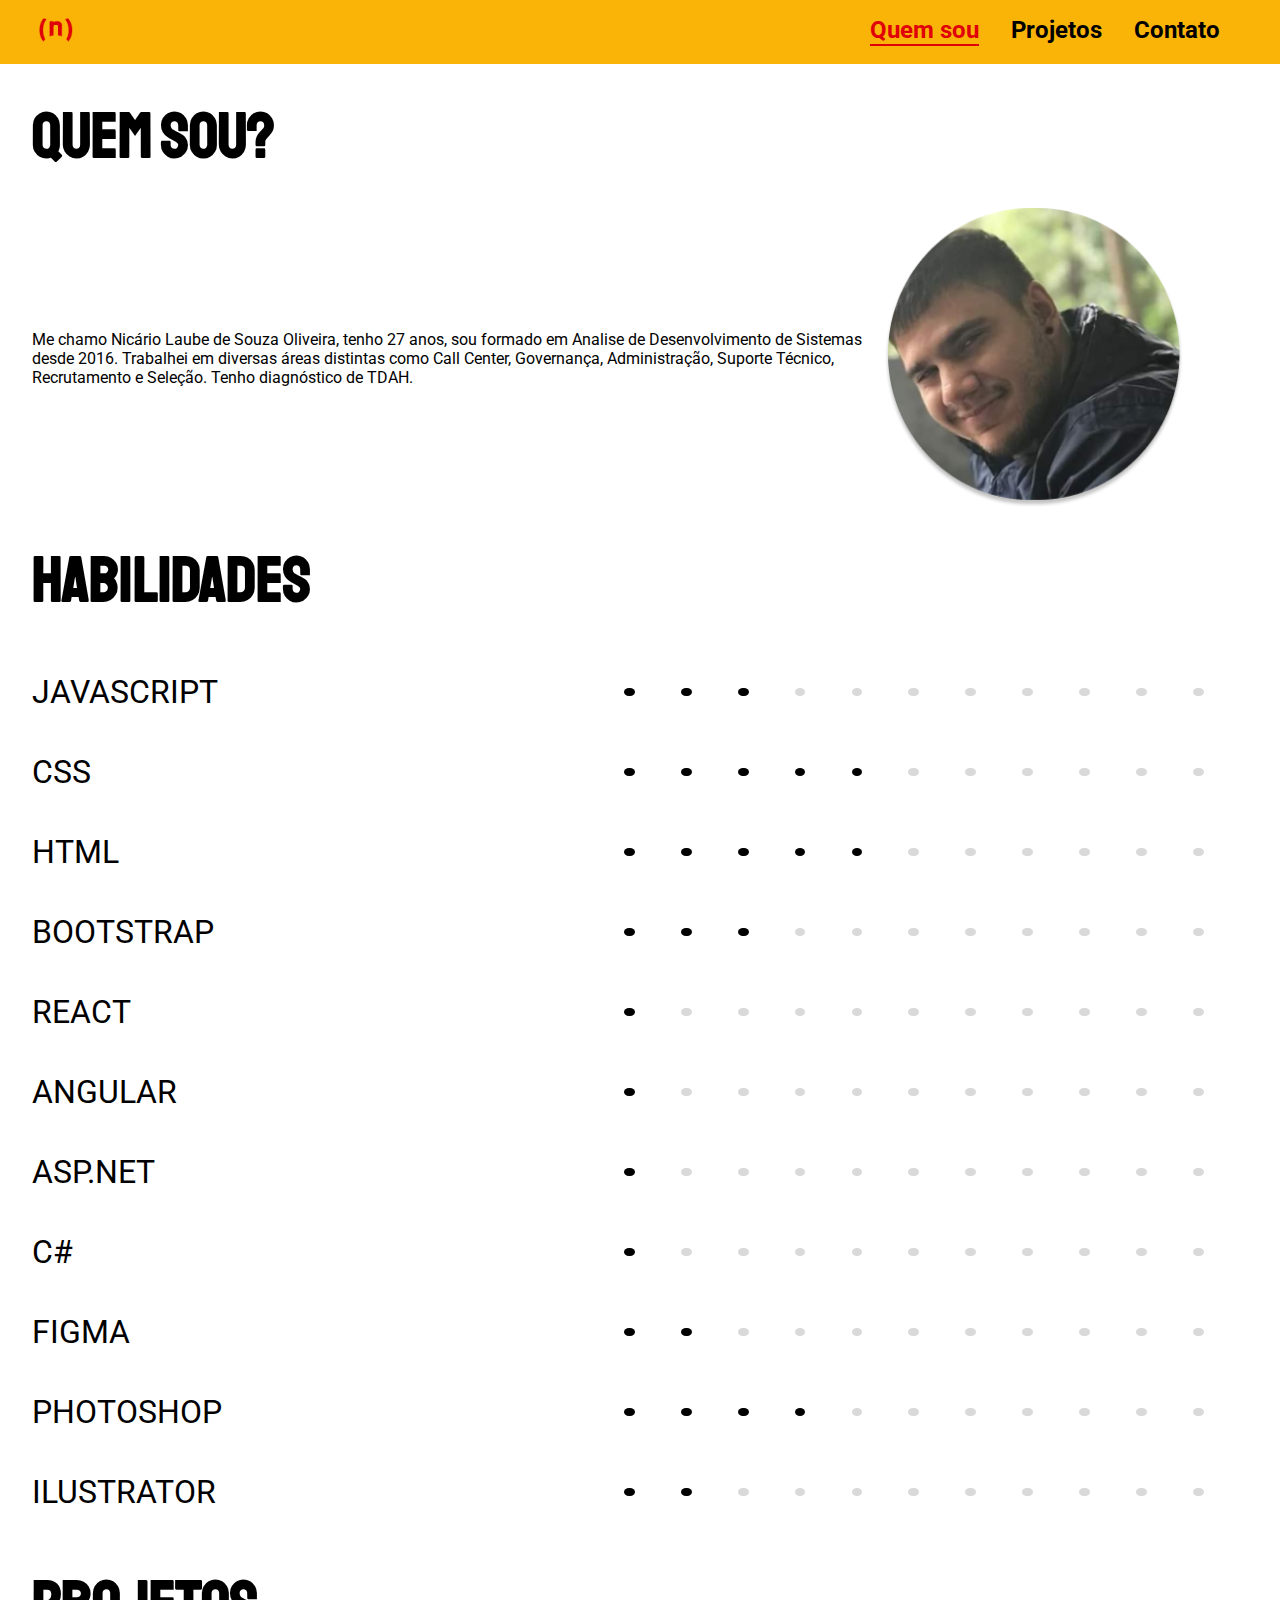
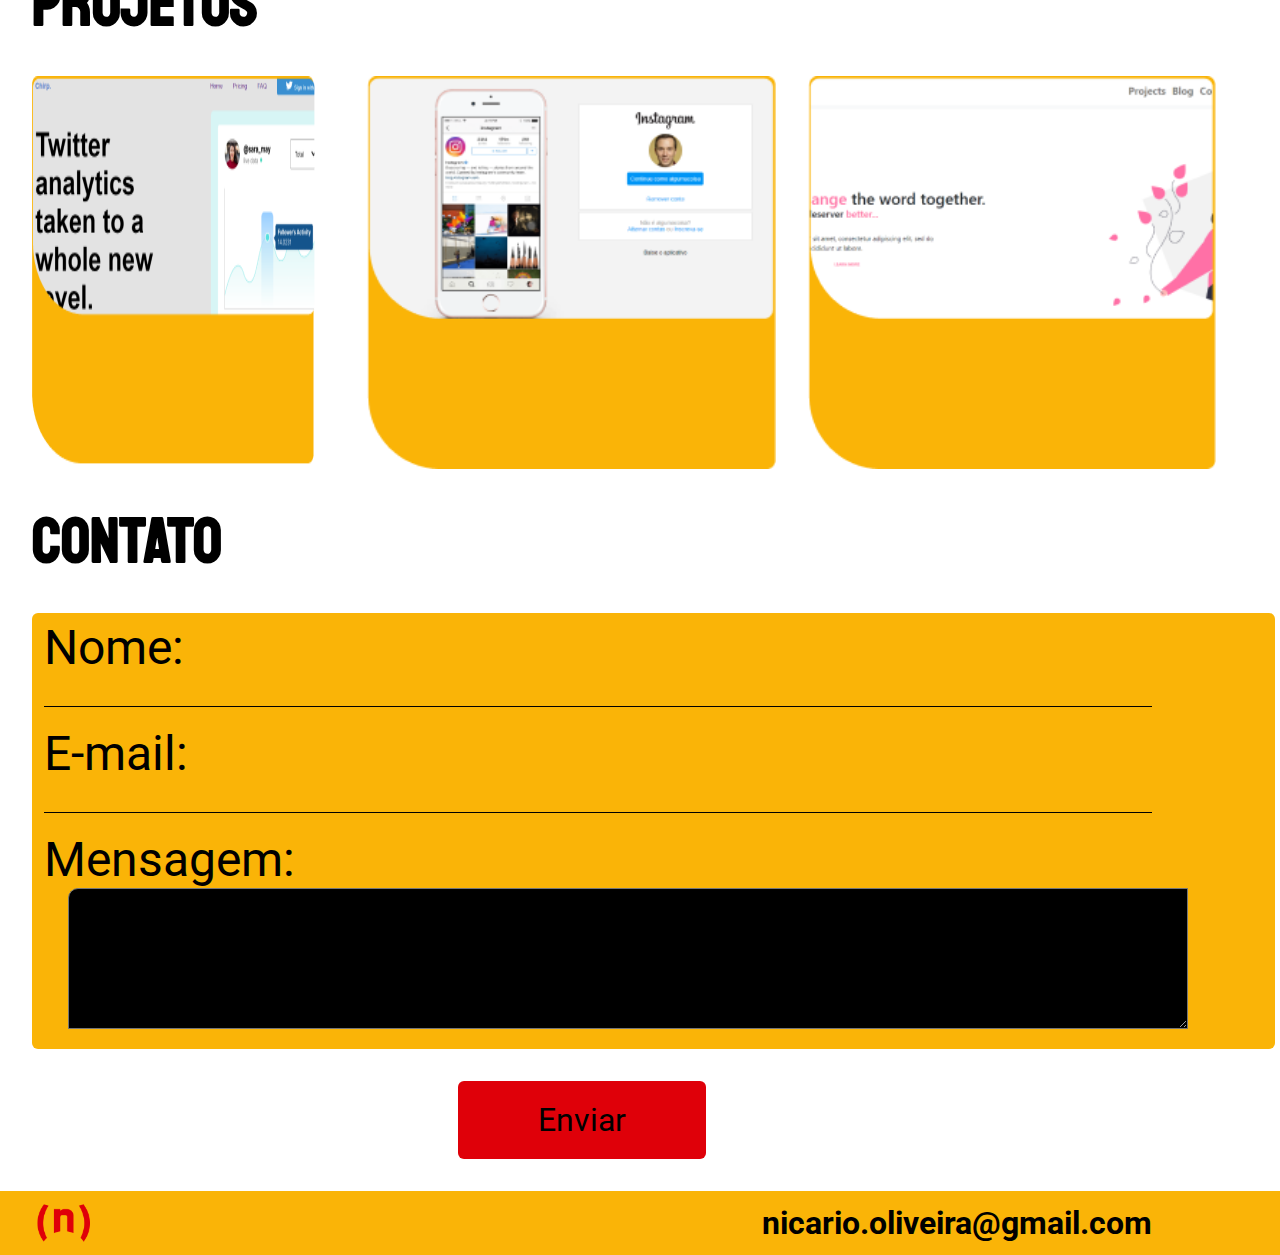
==== commit a4385d15: "Finalizando Responsividade" ====
--- a/index.html
+++ b/index.html
@@ -52,9 +52,11 @@
       <div class="div__habilidades">
         <div class="habilidades">
           <div class="habilidades2">
+            <div class="div__texto">
             <p class="habilidades__texto">
               JAVASCRIPT
             </p>
+          </div>
             <div class="bolinhas">  
               <p class="preto habilidades__bola"></p>
               <p class="preto habilidades__bola"></p>
@@ -68,11 +70,13 @@
               <p class="habilidades__bola none"></p>
               <p class="habilidades__bola none"></p>
               </div>
-          </div>
-          <div class="habilidades2">
+              </div>
+          <div class="habilidades2">
+            <div class="div__texto">
             <p class="habilidades__texto">
               CSS
             </p> 
+            </div>
             <div class="bolinhas">  
               <p class="preto habilidades__bola"></p>
               <p class="preto habilidades__bola"></p>
@@ -88,9 +92,11 @@
               </div> 
           </div>
           <div class="habilidades2">
+            <div class="div__texto">
             <p class="habilidades__texto">
               HTML
             </p>
+            </div>
             <div class="bolinhas">  
               <p class="preto habilidades__bola"></p>
               <p class="preto habilidades__bola"></p>
@@ -106,9 +112,11 @@
               </div>  
           </div>
           <div class="habilidades2">
+            <div class="div__texto">
             <p class="habilidades__texto">
               BOOTSTRAP
             </p>
+            </div>
             <div class="bolinhas">  
               <p class="preto habilidades__bola"></p>
               <p class="preto habilidades__bola"></p>
@@ -124,9 +132,11 @@
               </div>
           </div>
           <div class="habilidades2">
+            <div class="div__texto">
             <p class="habilidades__texto">
               REACT
             </p>
+            </div>
             <div class="bolinhas">  
               <p class="preto habilidades__bola"></p>
               <p class="habilidades__bola"></p>
@@ -140,11 +150,13 @@
               <p class="habilidades__bola none"></p>
               <p class="habilidades__bola none"></p>
               </div>  
-          </div>
-          <div class="habilidades2">
+            </div>
+          <div class="habilidades2">
+            <div class="div__texto">
             <p class="habilidades__texto">
               ANGULAR
             </p>  
+            </div>
             <div class="bolinhas">  
               <p class="preto habilidades__bola"></p>
               <p class="habilidades__bola"></p>
@@ -158,11 +170,13 @@
               <p class="habilidades__bola none"></p>
               <p class="habilidades__bola none"></p>
               </div>
-          </div>
-          <div class="habilidades2">
+            </div>
+          <div class="habilidades2">
+            <div class="div__texto">
             <p class="habilidades__texto">
               ASP.NET
             </p> 
+            </div>
             <div class="bolinhas">  
               <p class="preto habilidades__bola"></p>
               <p class="habilidades__bola"></p>
@@ -176,11 +190,13 @@
               <p class="habilidades__bola none"></p>
               <p class="habilidades__bola none"></p>
               </div> 
-          </div>
-          <div class="habilidades2">
+            </div>
+          <div class="habilidades2">
+            <div class="div__texto">
             <p class="habilidades__texto">
               C#
           </p>  
+          </div>
           <div class="bolinhas">  
             <p class="preto habilidades__bola"></p>
             <p class="habilidades__bola"></p>
@@ -196,9 +212,11 @@
             </div>
           </div>
           <div class="habilidades2">
+            <div class="div__texto">
             <p class="habilidades__texto">
               FIGMA
             </p>  
+            </div>
           <div class="bolinhas">  
             <p class="preto habilidades__bola"></p>
             <p class="preto habilidades__bola"></p>
@@ -214,40 +232,43 @@
             </div>
           </div>
           <div class="habilidades2">
+            <div class="div__texto">
             <p class="habilidades__texto">
               PHOTOSHOP
             </p>  
-            <div class="bolinhas">  
-              <p class="preto habilidades__bola"></p>
-              <p class="preto habilidades__bola"></p>
-              <p class="preto habilidades__bola"></p>
-              <p class="preto habilidades__bola"></p>
-              <p class="habilidades__bola"></p>
-              <p class="habilidades__bola"></p>
-              <p class="habilidades__bola none"></p>
-              <p class="habilidades__bola none"></p>
-              <p class="habilidades__bola none"></p>
-              <p class="habilidades__bola none"></p>
-              <p class="habilidades__bola none"></p>
-            </div>  
-          </div>
-          <div class="habilidades2">
+            </div>
+            <div class="bolinhas">  
+              <p class="preto habilidades__bola"></p>
+              <p class="preto habilidades__bola"></p>
+              <p class="preto habilidades__bola"></p>
+              <p class="preto habilidades__bola"></p>
+              <p class="habilidades__bola"></p>
+              <p class="habilidades__bola"></p>
+              <p class="habilidades__bola none"></p>
+              <p class="habilidades__bola none"></p>
+              <p class="habilidades__bola none"></p>
+              <p class="habilidades__bola none"></p>
+              <p class="habilidades__bola none"></p>
+          </div>
+        </div>
+          <div class="habilidades2">
+            <div class="div__texto">
             <p class="habilidades__texto">
               ILUSTRATOR
             </p>
-            <div class="bolinhas">  
-              <p class="preto habilidades__bola"></p>
-              <p class="preto habilidades__bola"></p>
-              <p class="habilidades__bola"></p>
-              <p class="habilidades__bola"></p>
-              <p class="habilidades__bola"></p>
-              <p class="habilidades__bola"></p>
-              <p class="habilidades__bola none"></p>
-              <p class="habilidades__bola none"></p>
-              <p class="habilidades__bola none"></p>
-              <p class="habilidades__bola none"></p>
-              <p class="habilidades__bola none"></p>
-              </div>
+            </div>
+            <div class="bolinhas">  
+              <p class="preto habilidades__bola"></p>
+              <p class="preto habilidades__bola"></p>
+              <p class="habilidades__bola"></p>
+              <p class="habilidades__bola"></p>
+              <p class="habilidades__bola"></p>
+              <p class="habilidades__bola"></p>
+              <p class="habilidades__bola none"></p>
+              <p class="habilidades__bola none"></p>
+              <p class="habilidades__bola none"></p>
+              <p class="habilidades__bola none"></p>
+              <p class="habilidades__bola none"></p>
           </div>
       </div>
     </div>
@@ -255,7 +276,7 @@
     <div class="div__projetos">
       <h2 class="h2__main">Projetos</h2>
       <div class="div__imagem">
-        <img class="projetos__main projetos__main1" src="./assets/img/Projetos.png" alt="">
+        <img class="projetos__main1" src="./assets/img/Projetos.png" alt="">
         <img class="projeto projetos__main none1" src="./assets/img/Projetos (1).png" alt="">
         <img class="projeto projetos__main none1" src="./assets/img/Projetos (2).png" alt="">
       </div>
--- a/assets/css/style.css
+++ b/assets/css/style.css
@@ -163,7 +163,7 @@
 
   .projeto {
     width: 240px;
-    visibility: none;
+    display: none;
   }
 
   .divdiv__formulario {
@@ -245,8 +245,8 @@
     
     margin: 0;
     padding: 0;
-  }
-  
+    width: 100%;
+  }
   .nav {
     position:fixed;
     top: 0;
@@ -324,11 +324,11 @@
       margin-top: 0;
       display: flex;
       align-items: center;
+      width: 100%;
     }
   
     .p__main1 {
-      height: auto;
-      font-size: 12px;
+      font-size: 16px;
       text-align: top;
     }
   
@@ -338,7 +338,7 @@
     }
 
     .none {
-      visibility: none;
+      visibility: collapse;
     }
   
     .habilidades__texto {
@@ -407,7 +407,7 @@
   
     .projeto {
       width: 240px;
-      visibility: none;
+      display: none;
     }
   
     .divdiv__formulario {
@@ -496,6 +496,7 @@
     
     margin: 0;
     padding: 0;
+    width: 100%;
   }
   
   .nav {
@@ -515,12 +516,285 @@
     flex-direction: row;
     width: 100%;
     margin-left: 64px;
-    margin-right: 64px;
+    margin-right: 32px;
   }
   
   .img__nav {
     width: 60px;
     height: 60px;
+    margin: 10px 0;
+  }
+  .ul__divnav {
+    display: flex;
+    justify-content: space-evenly;
+    margin-right: 0px;
+  }
+  
+  
+  .a__nav,
+  .a__nav2,
+  .a__nav3 {
+    text-decoration: none;
+    font-size: 12px;
+    color: black;
+    margin-right: 32px;
+    padding-top: 60px;
+    text-align: center;
+    font-weight: bold;
+    width: 100%;
+  }
+  
+  .a__nav{
+    color: #DF0009;
+    border-bottom: 2px solid #DF0009;
+  }
+  
+  .img__header {
+    width: 100%;
+    height: 15rem;
+    padding: 0 16px;
+  }
+  
+  /*main*/
+  
+    .main {
+      margin-left: 64px;
+      margin-right: 64px;
+      margin-top: 96px;
+    }
+    
+    .h2 {
+      margin-top: 96px;
+    }
+    
+    .h2__main {
+      font-family: 'Staatliches', cursive;
+      font-weight: bold;
+      font-size: 64px;
+    }
+  
+    .div__main {
+      margin-top: 0;
+      display: flex;
+      justify-content: space-between;
+      align-items: center;
+      width: 100%;
+    }
+  
+    .p__main1 {
+      font-size: 20px;
+      text-align: top;
+      width: 100%;
+    }
+  
+    .img__main {
+      width: 300px;
+      height: 300px; 
+      margin-right: 64px;
+    }
+
+    .none {
+      display: none;
+    }
+  
+    .habilidades__texto {
+      font-size: 24px;
+      display: flex;
+      flex-direction: column;
+      flex-wrap: wrap ;
+      margin-right: 32px;
+    }
+  
+    .habilidades__bola {
+      background-color: #D9D9D9;
+      width: 10.72px;
+      height: 8.83px;
+      border-radius: 100%;
+      margin-right: 12.26px; 
+    }
+  
+    .div__habilidades {
+      display: flex;
+      align-items: center;
+      justify-content: space-between;
+    }
+  
+    .habilidades {
+      display: flex;
+      flex-direction: column;
+      line-height: 100%;
+      justify-content: space-between;
+    }
+    
+    .habilidades2 {
+      display: flex;
+      align-items: center;
+      justify-content: space-between;
+      width: 100%;
+    }
+
+    .habilidaes__texto {
+      display: flex;
+      justify-content: space-between;
+
+    }
+  
+    .bolinhas {
+      display: flex;
+      width: 40%;
+      justify-content: space-between;
+    }
+  
+    .preto {
+      background-color: black;
+    }
+  
+    .h2__main {
+      margin-top: 96px;
+      margin-bottom: 96px;
+    }  
+  
+    .div__imagem {
+      display: flex;
+    }
+
+    .div__projetos {
+      width: 100%;
+    }
+  
+    .projetos__main {
+      width: 50rem;
+      height: auto;
+    }
+
+    .projetos__main1 {
+      width: 60rem;
+    }
+  
+    .projeto {
+      margin-right: 32px;
+      display: none;
+    }
+  
+    .divdiv__formulario {
+      background-color: #FAB407;
+      width: 27rem;
+      height: auto;
+      border-radius: 6px;
+    }
+  
+    .input__formulario {
+      background: none;
+      border: none;
+      border-bottom: 1px solid black;
+      outline: none;
+      font-size: 24px;
+      width: 90%;
+      letter-spacing: 2px;
+      margin-bottom: 12px;
+    }
+
+    .nome__formulario,
+    .email__formulario,
+    .mensagem__formulario {
+      font-size: 24px;
+    }
+
+    
+    .divformulario{
+      display: flex;
+      flex-direction: column;
+    }
+    
+    .area__formulario {
+      background-color: black;
+      margin-left: 24px;
+      border-top-left-radius: 10px;
+      margin-bottom: 20px;
+      width: 23rem;
+    }
+  
+    .div {
+      margin-left: 12px;
+      margin-top:6px;
+    }
+  
+    .botao {
+      background-color: #DF0009;
+      border: none;
+      border-radius: 6px;
+      padding: 10px 40px;
+      font-size: 32px;
+      margin-top: 32px;
+      text-align: center;
+      margin-left: 40%;
+      margin-bottom: 32px;
+    }
+  
+    .formulario__botao {
+      display: flex;
+      flex-direction: column;
+    }
+  /*footer*/
+  
+  .footer {
+    display: flex;
+    align-items: center;
+    justify-content: space-between;
+    background-color: #FAB407;
+    height: 64px;
+  }
+  
+  .img__footer {
+    width: 64px;
+    height: 64px;
+    margin: 10px;
+    margin-left: 32px;
+  }
+  
+  .h5__footer {
+    font-size: 32px;
+    font-weight: bold;
+    margin-right: 128px;
+  }
+}
+
+@media screen and (min-width: 1025px){
+  *{
+    text-decoration: none;
+    list-style-type: none;
+    font-family: 'Roboto', sans-serif;
+    box-sizing: border-box;
+  }
+  body {
+    
+    margin: 0;
+    padding: 0;
+  }
+  
+  .nav {
+    position:fixed;
+    top: 0;
+    background-color: #FAB407;
+    width: 100%;
+    height: 64px;
+    padding: 0;
+    margin: 0;
+  }
+  
+  .div__nav{
+    display: flex;
+    justify-content: space-between;
+    align-items:flex-end;
+    flex-direction: row;
+    width: 100%;
+    margin-left: 36px;
+    margin-right: 36px;
+  }
+  
+  .img__nav {
+    width: 40px;
+    height: 40px;
     margin: 10px 0;
   }
   .ul__divnav {
@@ -556,8 +830,8 @@
   /*main*/
   
     .main {
-      margin-left: 64px;
-      margin-right: 64px;
+      margin-left: 32px;
+      margin-right: 32px;
       margin-top: 96px;
     }
     
@@ -566,6 +840,7 @@
     }
     
     .h2__main {
+      margin-bottom: 32px;
       font-family: 'Staatliches', cursive;
       font-weight: bold;
       font-size: 64px;
@@ -579,7 +854,7 @@
   
     .p__main1 {
       height: auto;
-      font-size: 20px;
+      font-size: 16px;
       text-align: top;
     }
   
@@ -587,10 +862,6 @@
       width: 300px;
       height: 300px; 
       margin-right: 64px;
-    }
-
-    .none {
-      visibility: none;
     }
   
     .habilidades__texto {
@@ -608,6 +879,14 @@
       border-radius: 100%;
       margin-right: 12.26px; 
     }
+
+    .none {
+      visibility: visible;
+    }
+
+    .article2__main {
+      width: 100%;
+    }
   
     .div__habilidades {
       display: flex;
@@ -619,6 +898,8 @@
       display: flex;
       flex-direction: column;
       line-height: 100%;
+      width: 100%;
+      margin-right: 32px;
       justify-content: space-between;
     }
     
@@ -626,12 +907,12 @@
       display: flex;
       align-items: center;
       justify-content: space-between;
-      width: 1024px;
+      width: 100%;
     }
   
     .bolinhas {
       display: flex;
-      width: 70%;
+      width: 50%;
       justify-content: space-between;
     }
   
@@ -639,9 +920,12 @@
       background-color: black;
     }
   
+    .none1 {
+      display: inline;
+    }
     .h2__main {
-      margin-top: 96px;
-      margin-bottom: 96px;
+      margin-top: 32px;
+      margin-bottom: 32px;
     }  
   
     .div__imagem {
@@ -656,19 +940,21 @@
       width: 50rem;
       height: auto;
     }
+  
+    .projeto {
+      width: 100%;
+      display: inline;
+      margin-right: 32px;
+    }
 
     .projetos__main1 {
       width: 60rem;
-    }
-  
-    .projeto {
-      margin-right: 32px;
-      display: none;
+      height: auto;
     }
   
     .divdiv__formulario {
       background-color: #FAB407;
-      width: 72rem;
+      width: 77.7rem;
       height: auto;
       border-radius: 6px;
     }
@@ -687,7 +973,7 @@
     .nome__formulario,
     .email__formulario,
     .mensagem__formulario {
-      font-size: 32px;
+      font-size: 48px;
     }
 
     
@@ -701,275 +987,7 @@
       margin-left: 24px;
       border-top-left-radius: 10px;
       margin-bottom: 20px;
-      width: 65rem;
-    }
-  
-    .div {
-      margin-left: 12px;
-      margin-top:6px;
-    }
-  
-    .botao {
-      background-color: #DF0009;
-      border: none;
-      border-radius: 6px;
-      padding: 20px 80px;
-      font-size: 32px;
-      margin-top: 32px;
-      text-align: center;
-      margin-left: 40%;
-      margin-bottom: 32px;
-    }
-  
-    .formulario__botao {
-      display: flex;
-      flex-direction: column;
-    }
-  /*footer*/
-  
-  .footer {
-    display: flex;
-    align-items: center;
-    justify-content: space-between;
-    background-color: #FAB407;
-    height: 64px;
-  }
-  
-  .img__footer {
-    width: 64px;
-    height: 64px;
-    margin: 10px;
-    margin-left: 32px;
-  }
-  
-  .h5__footer {
-    font-size: 32px;
-    font-weight: bold;
-    margin-right: 128px;
-  }
-}
-
-@media screen and (min-width: 1025px){
-  *{
-    text-decoration: none;
-    list-style-type: none;
-    font-family: 'Roboto', sans-serif;
-    box-sizing: border-box;
-  }
-  body {
-    
-    margin: 0;
-    padding: 0;
-  }
-  
-  .nav {
-    position:fixed;
-    top: 0;
-    background-color: #FAB407;
-    width: 100%;
-    height: 64px;
-    padding: 0;
-    margin: 0;
-  }
-  
-  .div__nav{
-    display: flex;
-    justify-content: space-between;
-    align-items:flex-end;
-    flex-direction: row;
-    width: 100%;
-    margin-left: 36px;
-    margin-right: 36px;
-  }
-  
-  .img__nav {
-    width: 40px;
-    height: 40px;
-    margin: 10px 0;
-  }
-  .ul__divnav {
-    display: flex;
-    justify-content: space-evenly;
-    margin-right: 64px;
-  }
-  
-  
-  .a__nav,
-  .a__nav2,
-  .a__nav3 {
-    text-decoration: none;
-    font-size: 24px;
-    color: black;
-    margin-right: 32px;
-    padding-top: 60px;
-    text-align: center;
-    font-weight: bold;
-  }
-  
-  .a__nav{
-    color: #DF0009;
-    border-bottom: 2px solid #DF0009;
-  }
-  
-  .img__header {
-    width: 100%;
-    height: 15rem;
-    padding: 0 16px;
-  }
-  
-  /*main*/
-  
-    .main {
-      margin-left: 32px;
-      margin-right: 32px;
-      margin-top: 96px;
-    }
-    
-    .h2 {
-      margin-top: 96px;
-    }
-    
-    .h2__main {
-      margin-bottom: 32px;
-      font-family: 'Staatliches', cursive;
-      font-weight: bold;
-      font-size: 64px;
-    }
-  
-    .div__main {
-      margin-top: 0;
-      display: flex;
-      align-items: center;
-    }
-  
-    .p__main1 {
-      height: auto;
-      font-size: 16px;
-      text-align: top;
-    }
-  
-    .img__main {
-      width: 135px;
-      height: 137px; 
-      margin-right: 64px;
-    }
-  
-    .habilidades__texto {
-      font-size: 32px;
-      display: flex;
-      flex-direction: column;
-      flex-wrap: wrap ;
-      margin-right: 32px;
-    }
-  
-    .habilidades__bola {
-      background-color: #D9D9D9;
-      width: 10.72px;
-      height: 8.83px;
-      border-radius: 100%;
-      margin-right: 12.26px; 
-    }
-
-    .none {
-      visibility: visible;
-    }
-
-    .article2__main {
-      width: 100%;
-    }
-  
-    .div__habilidades {
-      display: flex;
-      align-items: center;
-      justify-content: space-between;
-    }
-  
-    .habilidades {
-      display: flex;
-      flex-direction: column;
-      line-height: 100%;
-      justify-content: space-between;
-    }
-    
-    .habilidades2 {
-      display: flex;
-      align-items: center;
-      justify-content: space-between;
-      width: 100%;
-    }
-  
-    .bolinhas {
-      display: flex;
-      width: 70%;
-      justify-content: space-between;
-    }
-  
-    .preto {
-      background-color: black;
-    }
-  
-    .none1 {
-      visibility: visible;
-    }
-    .h2__main {
-      margin-top: 32px;
-      margin-bottom: 32px;
-    }  
-  
-    .div__imagem {
-      display: flex;
-    }
-
-    .div__projetos {
-      width: 100%;
-    }
-  
-    .projetos__main {
-      width: 50rem;
-      height: auto;
-    }
-  
-    .projeto {
-      width: 100%;
-      display: none;
-    }
-  
-    .divdiv__formulario {
-      background-color: #FAB407;
-      width: 55rem;
-      height: auto;
-      border-radius: 6px;
-    }
-  
-    .input__formulario {
-      background: none;
-      border: none;
-      border-bottom: 1px solid black;
-      outline: none;
-      font-size: 24px;
-      width: 90%;
-      letter-spacing: 2px;
-      margin-bottom: 12px;
-    }
-
-    .nome__formulario,
-    .email__formulario,
-    .mensagem__formulario {
-      font-size: 48px;
-    }
-
-    
-    .divformulario{
-      display: flex;
-      flex-direction: column;
-    }
-    
-    .area__formulario {
-      background-color: black;
-      margin-left: 24px;
-      border-top-left-radius: 10px;
-      margin-bottom: 20px;
-      width: 48rem;
+      width: 70rem;
     }
   
     .div {
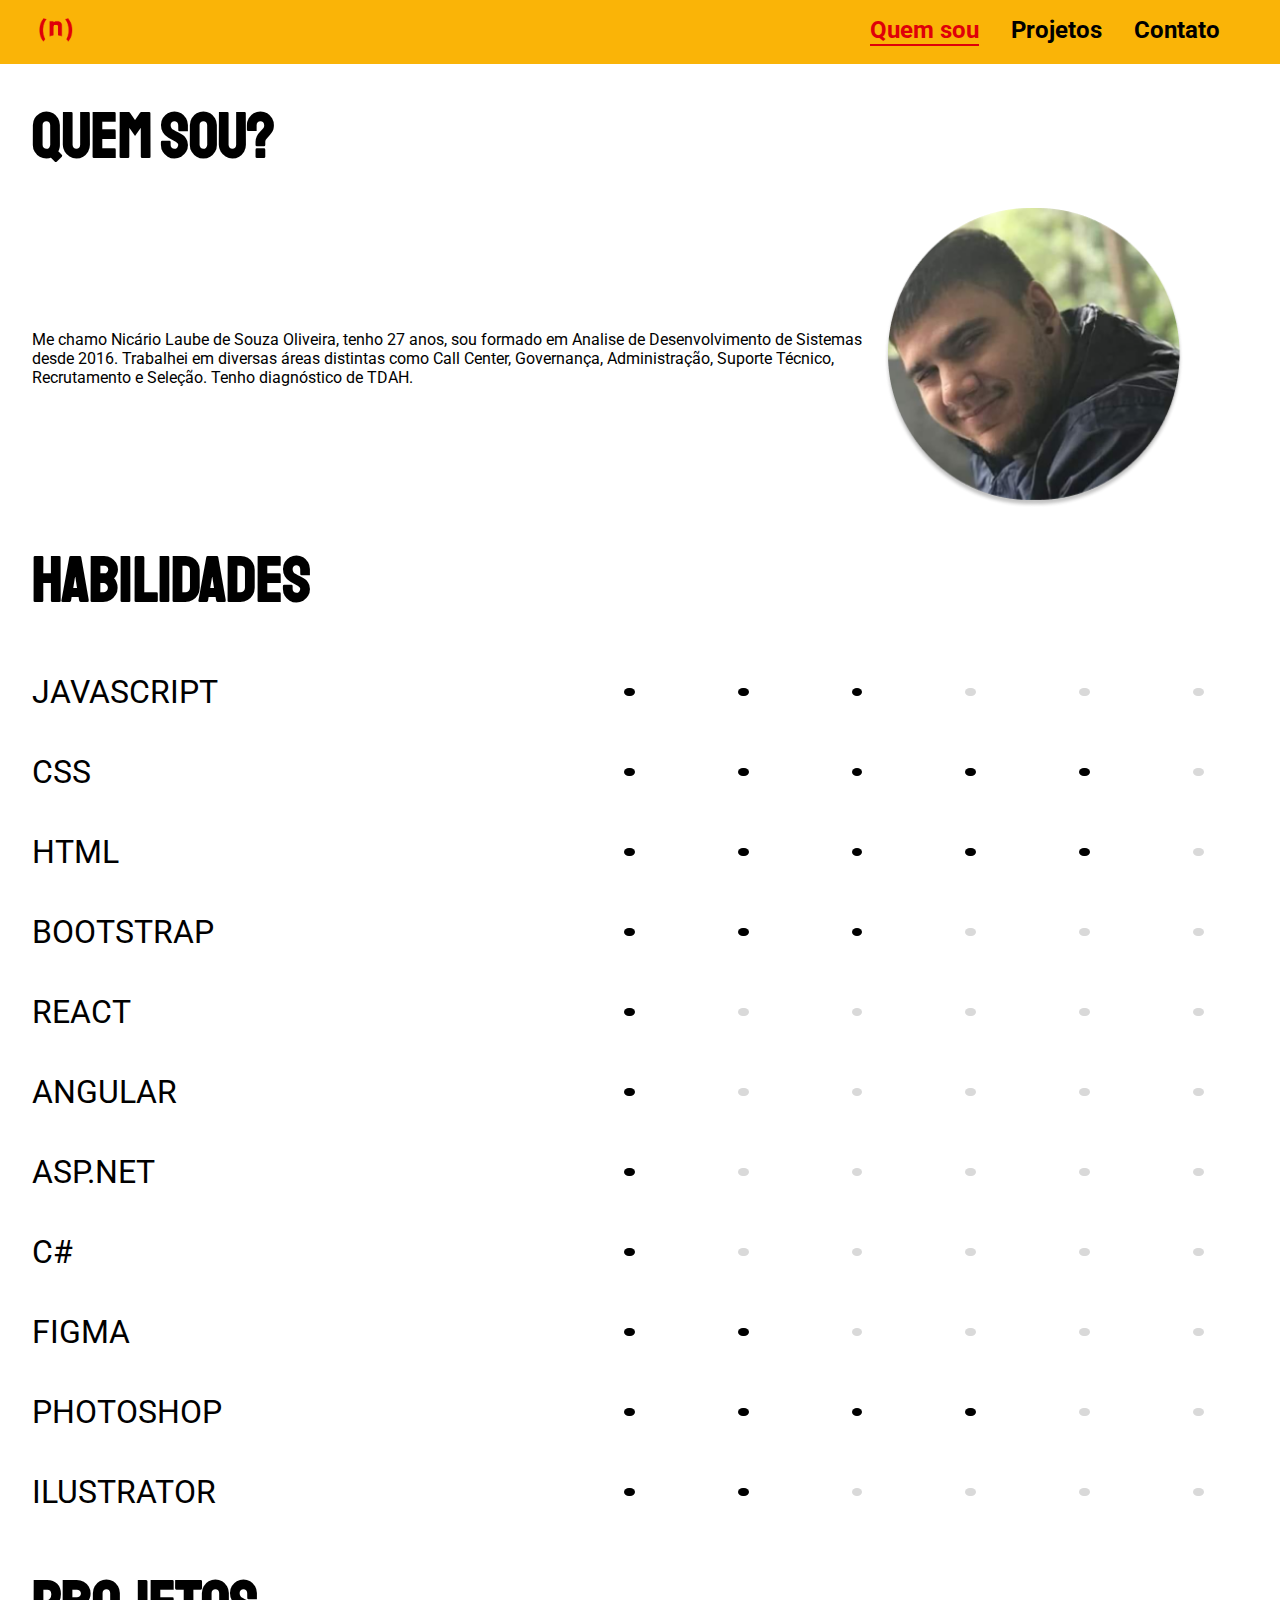
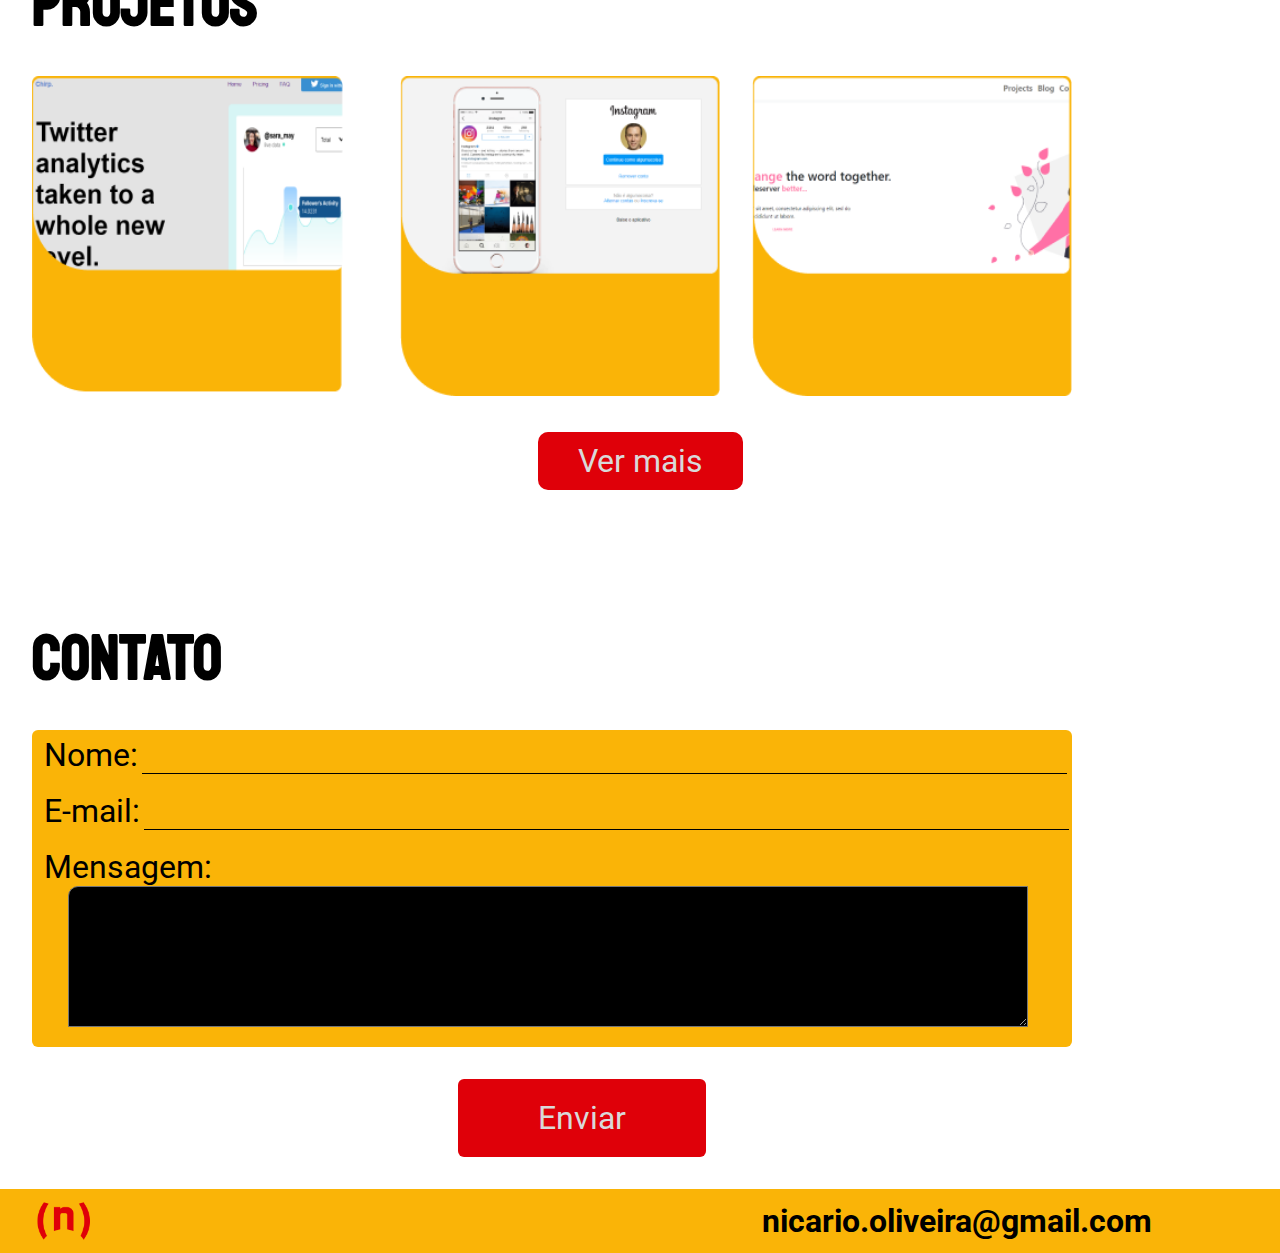
==== commit f330ffdb: "Arrumando responsividade da tela inicial" ====
--- a/index.html
+++ b/index.html
@@ -275,12 +275,20 @@
     </article>
     <div class="div__projetos">
       <h2 class="h2__main">Projetos</h2>
-      <div class="div__imagem">
-        <img class="projetos__main1" src="./assets/img/Projetos.png" alt="">
-        <img class="projeto projetos__main none1" src="./assets/img/Projetos (1).png" alt="">
-        <img class="projeto projetos__main none1" src="./assets/img/Projetos (2).png" alt="">
-      </div>
+      <div class="slides">
+      <div class="slide">
+        <img class="projetos__main projetos__main1" src="./assets/img/Projetos.png" alt="">
+      </div>
+      <div class="slide">
+        <img class="projeto projetos__main" src="./assets/img/Projetos (1).png" alt="">
+      </div>
+      <div class="slide">
+        <img class="projeto projetos__main" src="./assets/img/Projetos (2).png" alt="">
+      </div>
+      </div>
+      <button class="botao__projetos">Ver mais</button>
     </div>
+  </div>
     <div class="div__formulario">
       <h2 class="h2__main">Contato</h2>
       <div class="formulario__botao">
--- a/assets/css/style.css
+++ b/assets/css/style.css
@@ -1,3 +1,4 @@
+/* media 360 */
 @media screen and (max-width: 360px){
 *{
   text-decoration: none;
@@ -166,10 +167,24 @@
     display: none;
   }
 
+  .botao__projetos {
+    display: block;
+    margin-top: 32px;
+    margin-left: auto;
+    margin-right: auto;
+    text-align: center;
+    background-color: #DF0009;
+    color: #D9D9D9;
+    font-size: 16px;
+    padding: 10px 40px;
+    border: none;
+    border-radius: 10px;
+  }
+
   .divdiv__formulario {
     background-color: #FAB407;
-    width: 300px;
-    height: 367px;
+    width: 15rem;
+    height: auto;
     border-radius: 6px;
   }
 
@@ -188,6 +203,7 @@
     margin-left: 24px;
     border-top-left-radius: 10px;
     margin-bottom: 20px;
+    width: 10rem;
   }
 
   .div {
@@ -197,12 +213,15 @@
 
   .botao {
     background-color: #DF0009;
+    color: #D9D9D9;
+    display: block;
     border: none;
     border-radius: 6px;
     padding: 10px 40px;
     margin-top: 32px;
     text-align: center;
-    margin-left: 30%;
+    margin-left: auto;
+    margin-right: auto;
     margin-bottom: 32px;
   }
 
@@ -210,7 +229,7 @@
     display: flex;
     flex-direction: column;
   }
-}
+
 /*footer*/
 
 .footer {
@@ -233,8 +252,10 @@
   font-weight: bold;
   margin-right: 64px;
 }
-
-@media screen and (min-width: 361px) and (max-width: 510px){
+}
+
+/* media 361 */
+@media screen and (min-width: 361px) {
   *{
     text-decoration: none;
     list-style-type: none;
@@ -401,18 +422,36 @@
     }
   
     .projetos__main {
-      width: 30rem;
+      width: 20rem;
       height: auto;
+    }
+
+    .projetos__main1 {
+      width: 25rem;
     }
   
     .projeto {
       width: 240px;
       display: none;
     }
+
+    .botao__projetos {
+      display: block;
+      margin-top: 32px;
+      margin-left: auto;
+      margin-right: auto;
+      text-align: center;
+      background-color: #DF0009;
+      color: #D9D9D9;
+      font-size: 16px;
+      padding: 10px 40px;
+      border: none;
+      border-radius: 10px;
+    }
   
     .divdiv__formulario {
       background-color: #FAB407;
-      width: 24rem;
+      width: 20rem;
       height: 367px;
       border-radius: 6px;
     }
@@ -438,7 +477,7 @@
       margin-left: 24px;
       border-top-left-radius: 10px;
       margin-bottom: 20px;
-      width: 20rem;
+      width: 15rem;
     }
   
     .div {
@@ -448,12 +487,15 @@
   
     .botao {
       background-color: #DF0009;
+      color: #D9D9D9;
       border: none;
       border-radius: 6px;
       padding: 10px 40px;
       margin-top: 32px;
       text-align: center;
-      margin-left: 35%;
+      display: block;
+      margin-left: auto;
+      margin-right: auto;
       margin-bottom: 32px;
     }
   
@@ -469,6 +511,7 @@
     justify-content: space-between;
     background-color: #FAB407;
     height: 64px;
+    min-width: 100%;
   }
   
   .img__footer {
@@ -485,7 +528,8 @@
   }
 }
 
-@media screen and (min-width: 511px) and (max-width: 1024px){
+/* media 511 */
+@media screen and (min-width: 511px) {
   *{
     text-decoration: none;
     list-style-type: none;
@@ -624,6 +668,8 @@
       flex-direction: column;
       line-height: 100%;
       justify-content: space-between;
+      width: 100%;
+      margin-right: 64px;
     }
     
     .habilidades2 {
@@ -663,22 +709,36 @@
     }
   
     .projetos__main {
-      width: 50rem;
+      width: 25rem;
       height: auto;
     }
 
     .projetos__main1 {
-      width: 60rem;
+      width: 30rem;
     }
   
     .projeto {
       margin-right: 32px;
       display: none;
     }
+
+    .botao__projetos {
+      display: block;
+      margin-top: 32px;
+      margin-left: auto;
+      margin-right: auto;
+      text-align: center;
+      background-color: #DF0009;
+      color: #D9D9D9;
+      font-size: 32px;
+      padding: 10px 40px;
+      border: none;
+      border-radius: 10px;
+    }
   
     .divdiv__formulario {
       background-color: #FAB407;
-      width: 27rem;
+      width: 31.5rem;
       height: auto;
       border-radius: 6px;
     }
@@ -711,7 +771,7 @@
       margin-left: 24px;
       border-top-left-radius: 10px;
       margin-bottom: 20px;
-      width: 23rem;
+      width: 25rem;
     }
   
     .div {
@@ -720,14 +780,17 @@
     }
   
     .botao {
+      display: block;
       background-color: #DF0009;
+      color: #D9D9D9;
       border: none;
       border-radius: 6px;
       padding: 10px 40px;
       font-size: 32px;
       margin-top: 32px;
       text-align: center;
-      margin-left: 40%;
+      margin-left: auto;
+      margin-right: auto;
       margin-bottom: 32px;
     }
   
@@ -759,6 +822,28 @@
   }
 }
 
+/* media 710 */
+@media screen and (min-width: 710px) {
+  .divdiv__formulario {
+    background-color: #FAB407;
+    width: 52rem;
+    height: auto;
+    border-radius: 6px;
+  }
+  .area__formulario {
+    background-color: black;
+    margin-left: 24px;
+    border-top-left-radius: 10px;
+    margin-bottom: 20px;
+    width: 48rem;
+  }
+
+  .projetos__main1 {
+    width: 40rem;
+  }
+}
+
+/* media 1025 */
 @media screen and (min-width: 1025px){
   *{
     text-decoration: none;
@@ -780,6 +865,7 @@
     height: 64px;
     padding: 0;
     margin: 0;
+    z-index: 20;
   }
   
   .div__nav{
@@ -880,10 +966,6 @@
       margin-right: 12.26px; 
     }
 
-    .none {
-      visibility: visible;
-    }
-
     .article2__main {
       width: 100%;
     }
@@ -920,9 +1002,6 @@
       background-color: black;
     }
   
-    .none1 {
-      display: inline;
-    }
     .h2__main {
       margin-top: 32px;
       margin-bottom: 32px;
@@ -934,27 +1013,31 @@
 
     .div__projetos {
       width: 100%;
+      margin-bottom: 128px;
+    }
+
+    .slides {
+      display: flex;
     }
   
     .projetos__main {
-      width: 50rem;
-      height: auto;
-    }
-  
+      width: 20em;
+      height: 20rem;
+    }
+
     .projeto {
-      width: 100%;
-      display: inline;
-      margin-right: 32px;
-    }
-
-    .projetos__main1 {
-      width: 60rem;
-      height: auto;
+    margin-right: 32px;
+    display: block;
+    }
+
+    .projetos__main1{
+      width: 23rem;
+      height: 20rem;
     }
   
     .divdiv__formulario {
       background-color: #FAB407;
-      width: 77.7rem;
+      width: 65rem;
       height: auto;
       border-radius: 6px;
     }
@@ -973,7 +1056,7 @@
     .nome__formulario,
     .email__formulario,
     .mensagem__formulario {
-      font-size: 48px;
+      font-size: 32px;
     }
 
     
@@ -987,7 +1070,7 @@
       margin-left: 24px;
       border-top-left-radius: 10px;
       margin-bottom: 20px;
-      width: 70rem;
+      width: 60rem;
     }
   
     .div {
@@ -1033,4 +1116,31 @@
     font-weight: bold;
     margin-right: 128px;
   }
+}
+
+/* media 1500 */
+@media screen and (min-width: 1500px) {
+  .divdiv__formulario {
+    background-color: #FAB407;
+    width: 95%;
+    height: auto;
+    border-radius: 6px;
+  }
+  .area__formulario {
+    background-color: black;
+    margin-left: 24px;
+    border-top-left-radius: 10px;
+    margin-bottom: 20px;
+    width: 95%;
+  }
+
+  .projetos__main {
+    width: 35rem;
+    height: auto;
+  }
+
+  .projetos__main1 {
+    width: 40rem;
+    height: auto;
+  }
 }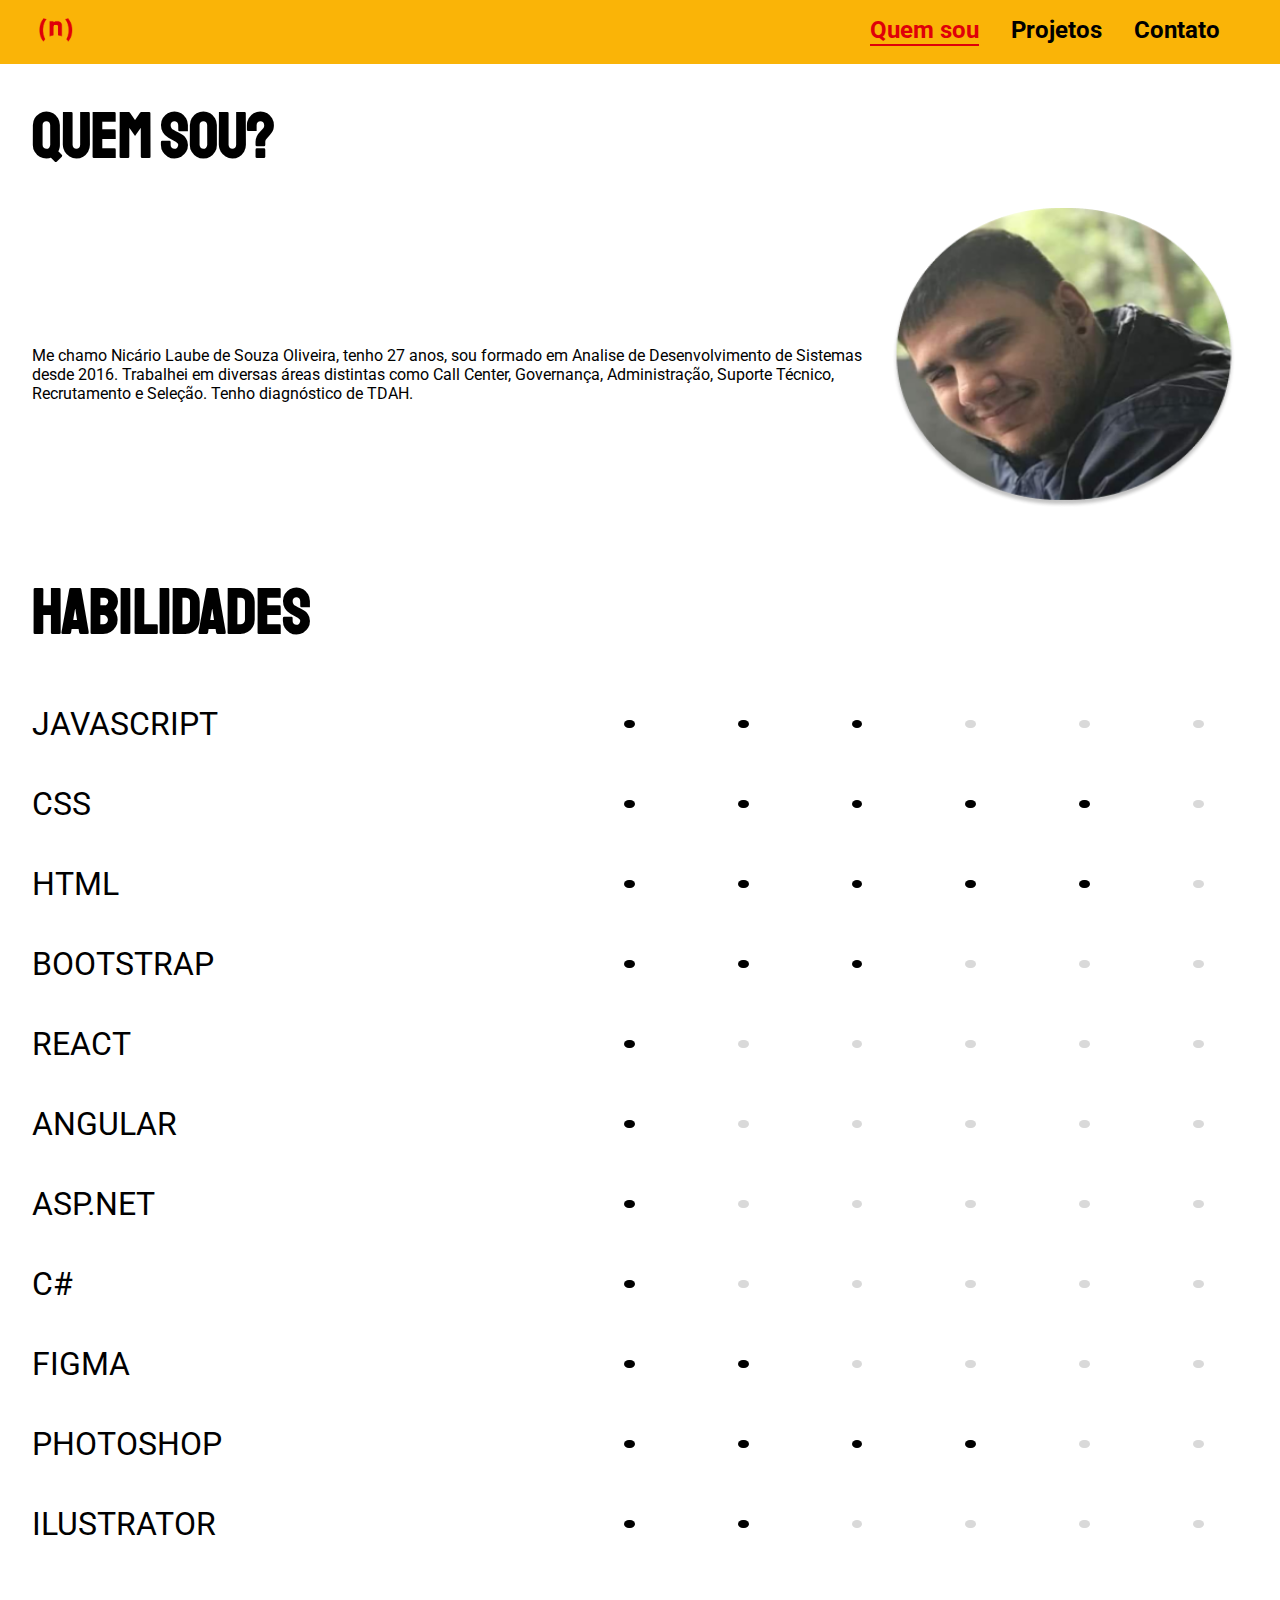
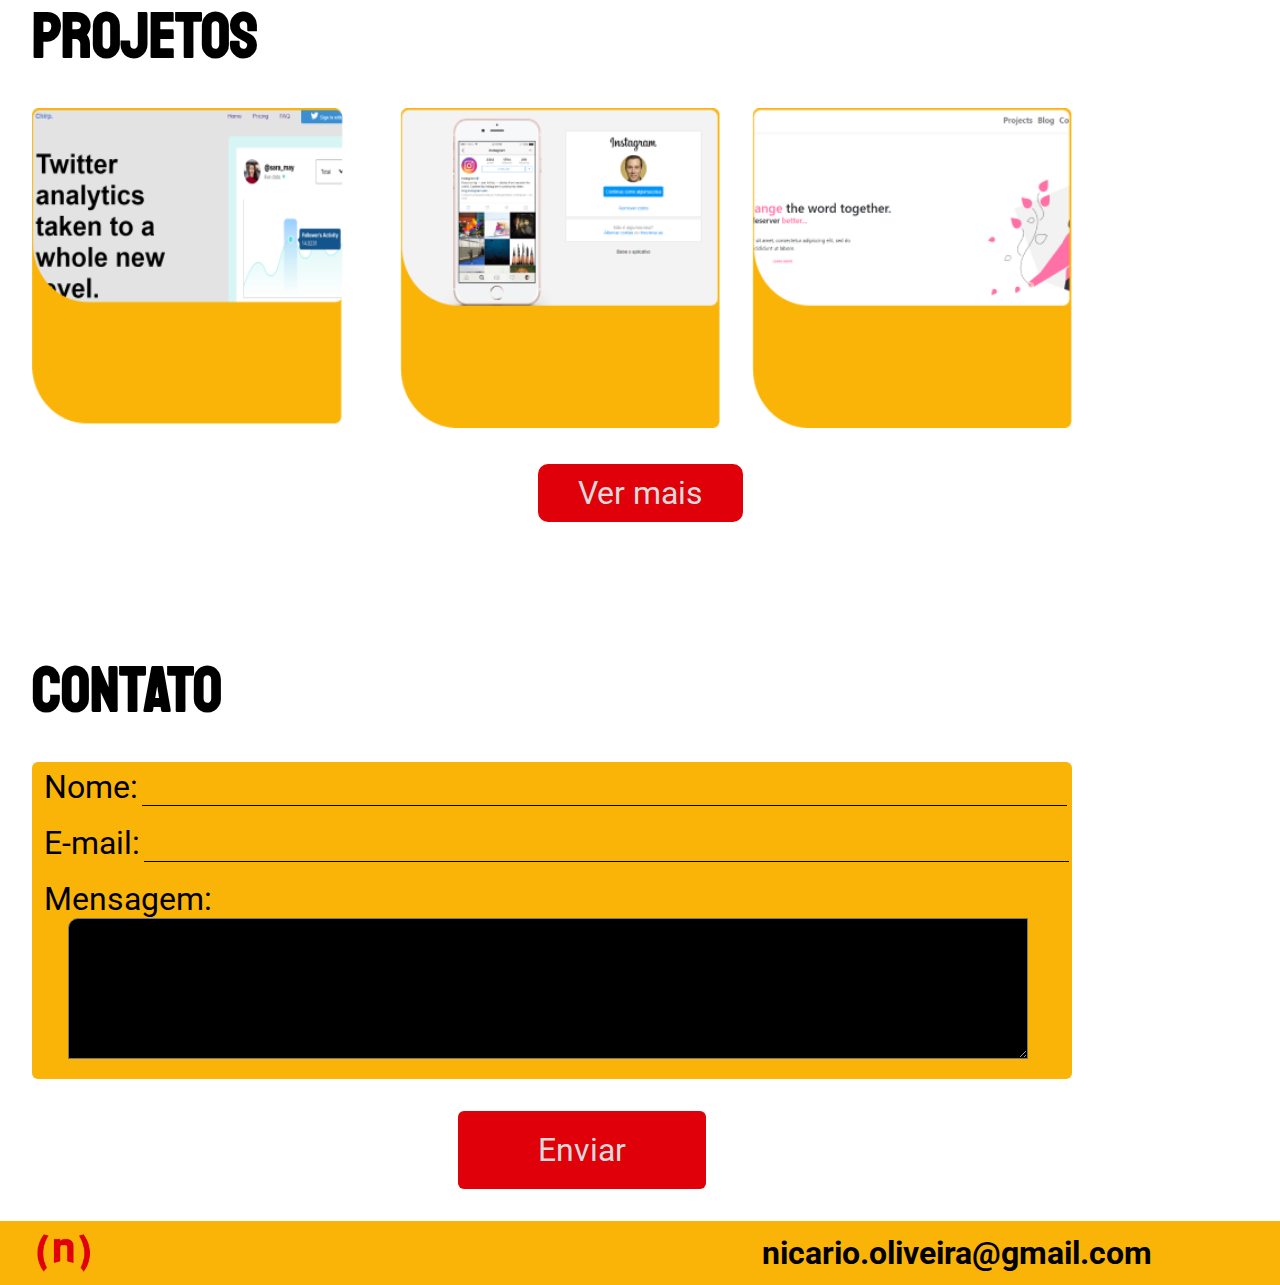
==== commit 38104181: "Adicionando ações" ====
--- a/index.html
+++ b/index.html
@@ -277,10 +277,10 @@
       <h2 class="h2__main">Projetos</h2>
       <div class="slides">
       <div class="slide">
-        <img class="projetos__main projetos__main1" src="./assets/img/Projetos.png" alt="">
+        <a href="./cloneTwitter.html"><img class="projetos__main projetos__main1" src="./assets/img/Projetos.png" alt=""></a>
       </div>
       <div class="slide">
-        <img class="projeto projetos__main" src="./assets/img/Projetos (1).png" alt="">
+        <img class="projeto projetos__main" id="projeto" src="./assets/img/Projetos (1).png" alt="">
       </div>
       <div class="slide">
         <img class="projeto projetos__main" src="./assets/img/Projetos (2).png" alt="">
--- a/assets/css/style.css
+++ b/assets/css/style.css
@@ -1143,4 +1143,47 @@
     width: 40rem;
     height: auto;
   }
+}
+
+/*Página de projetos Twitter*/
+
+.img {
+  display: block;
+  margin-left: auto;
+  margin-right: auto;
+}
+
+.img__main2 {
+  display: block;
+  margin-left: auto;
+  margin-right: auto;
+  margin-top: 96px;
+  width: 90%;
+  margin-bottom: 32px;
+}
+
+  .p__main {
+    display: block;
+    margin-left: auto;
+    margin-right: auto;
+    margin-bottom: 32px;
+}
+
+.img__main {
+  display: inline-block;
+  margin-left: auto;
+  margin-right: auto;
+  margin-bottom: 32px;
+  width: 40%;
+  margin-right: 12px;
+}
+
+.img__projetos{
+  display: flex;
+  justify-content: space-between;
+}
+
+.div__footer {
+  display: flex;
+  align-items: center;
 }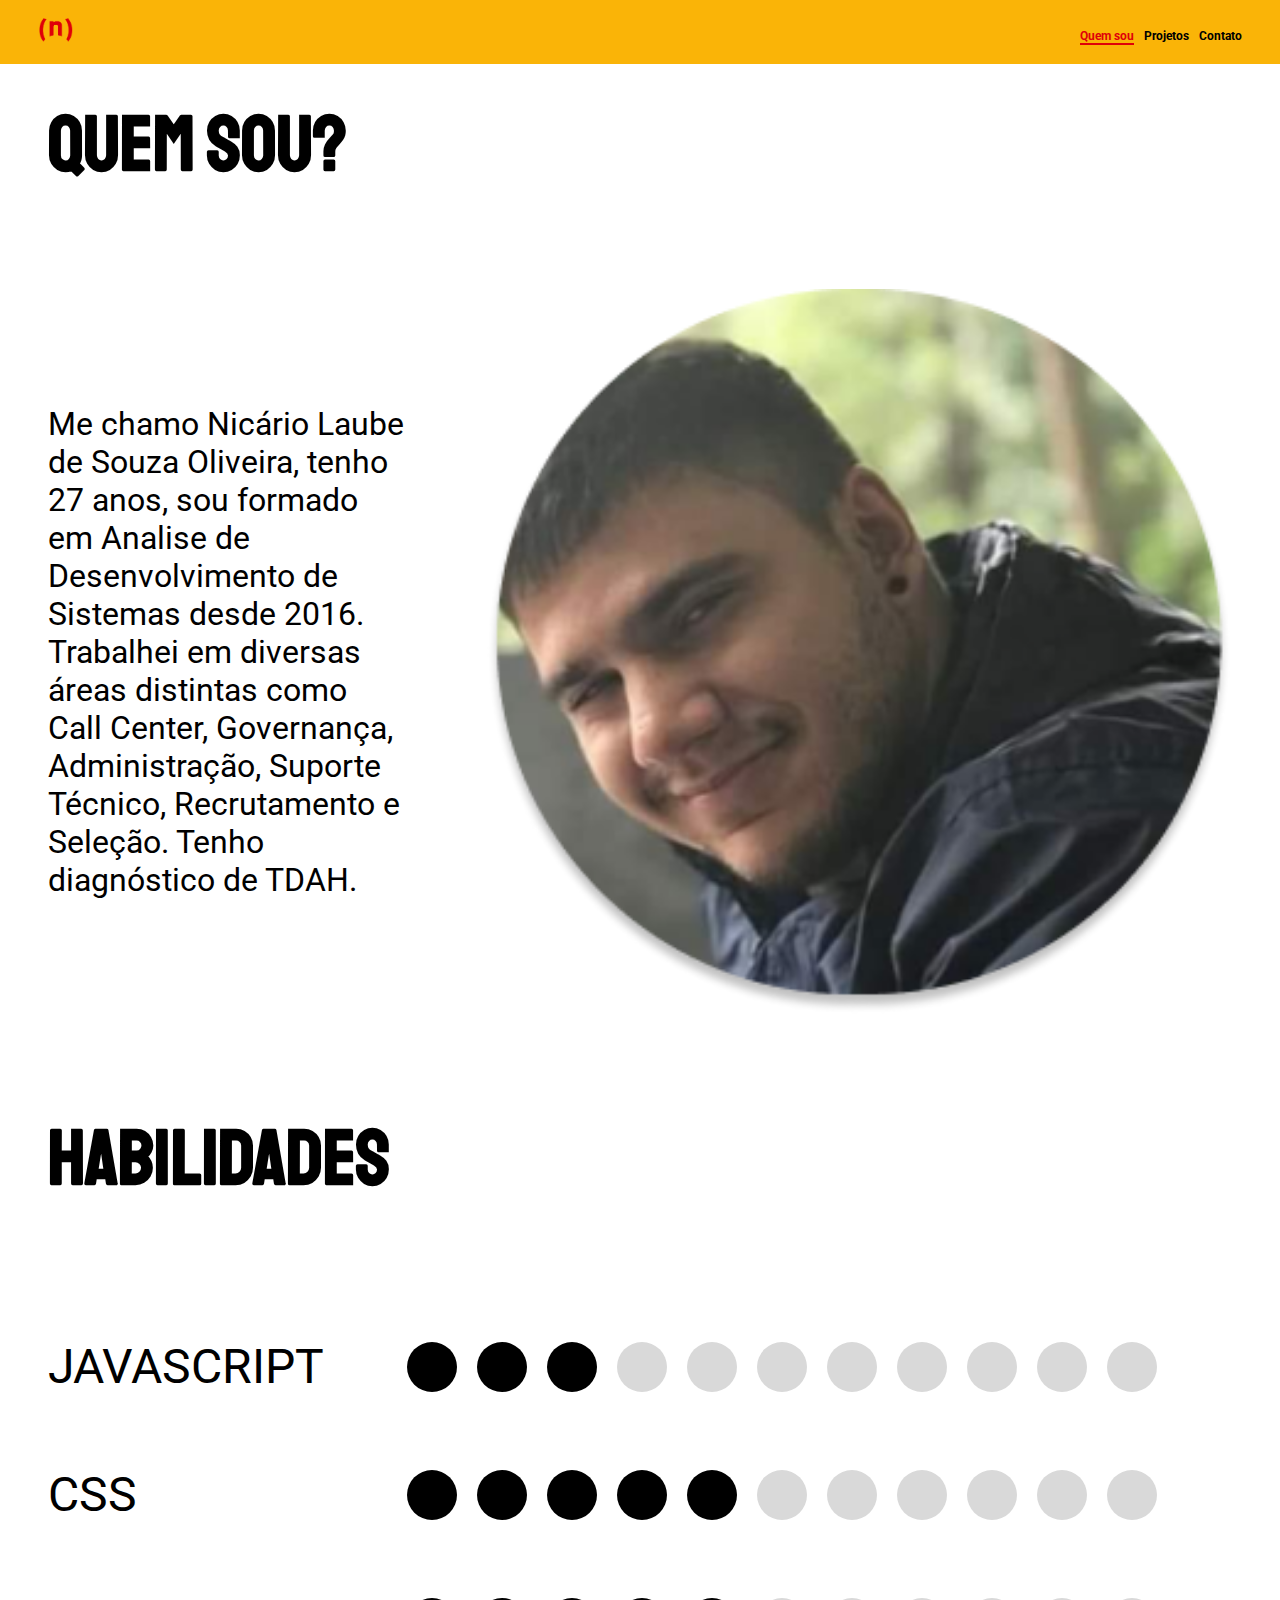
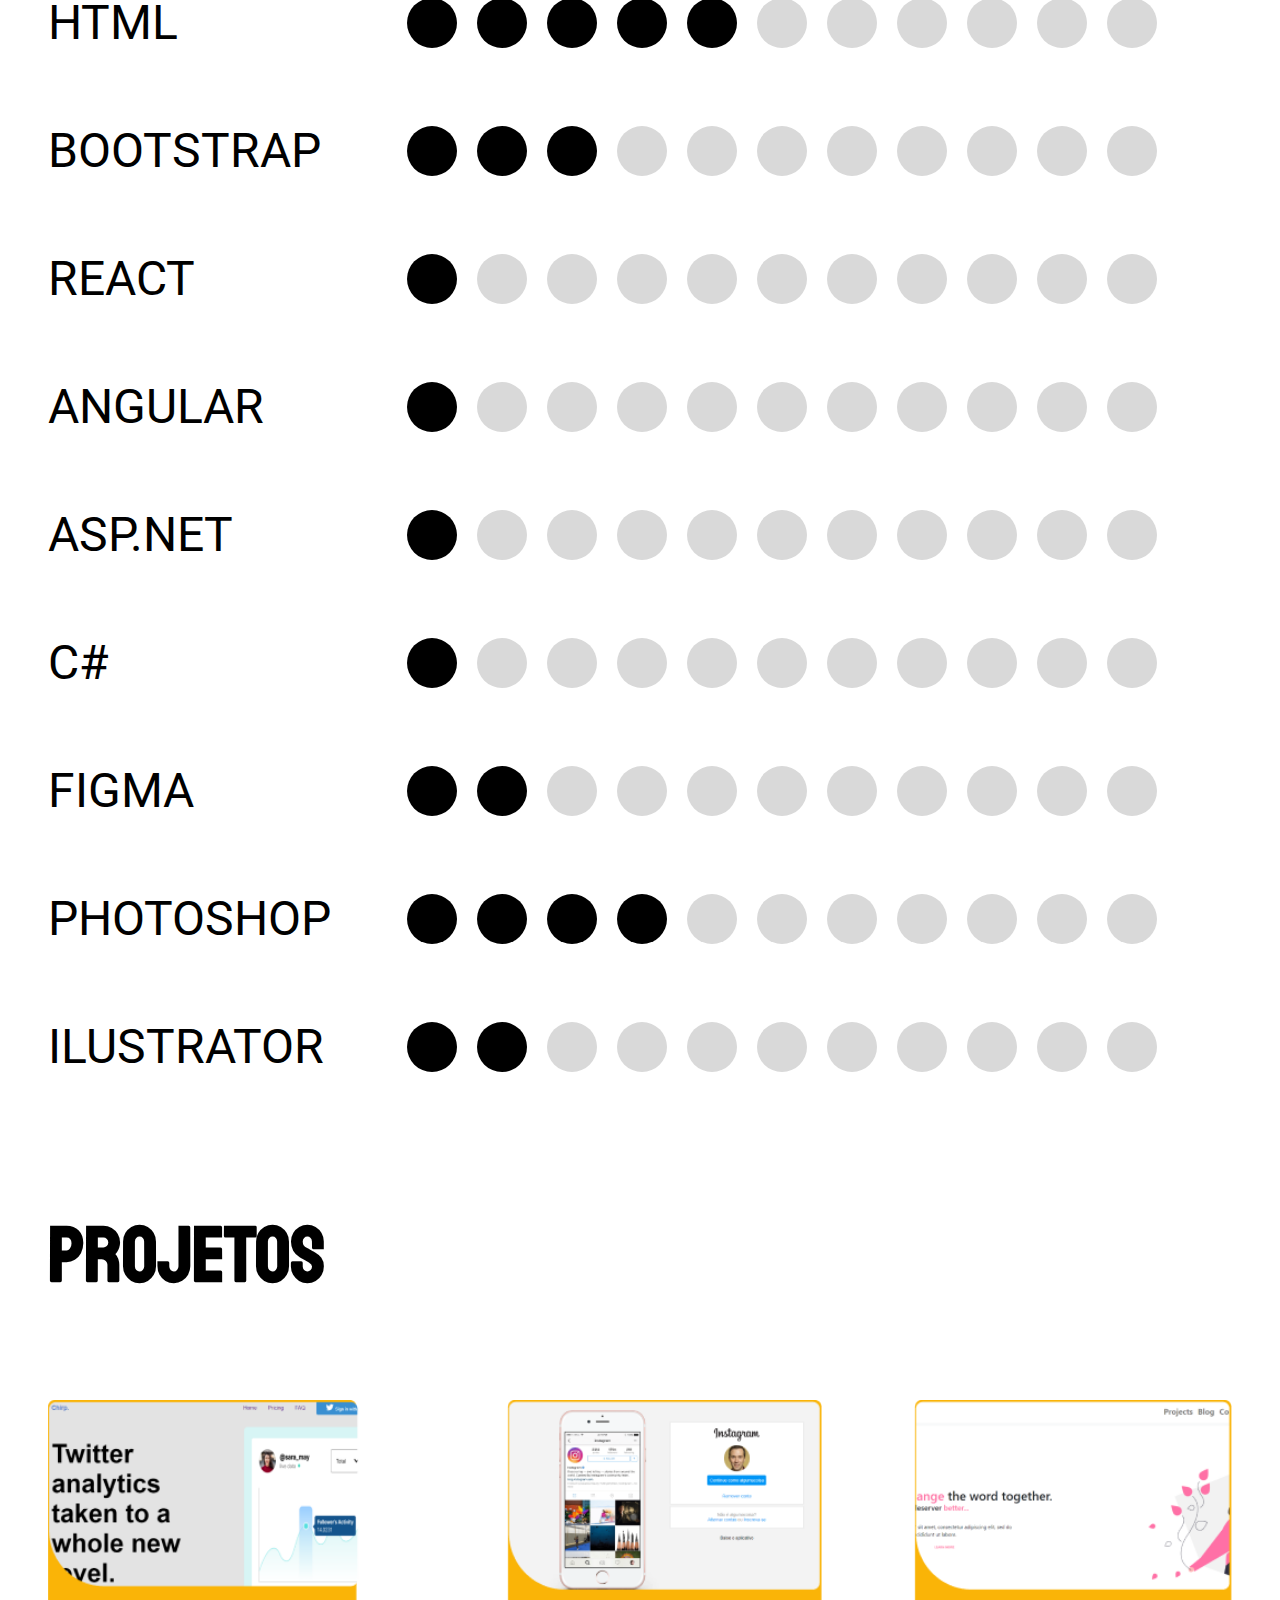
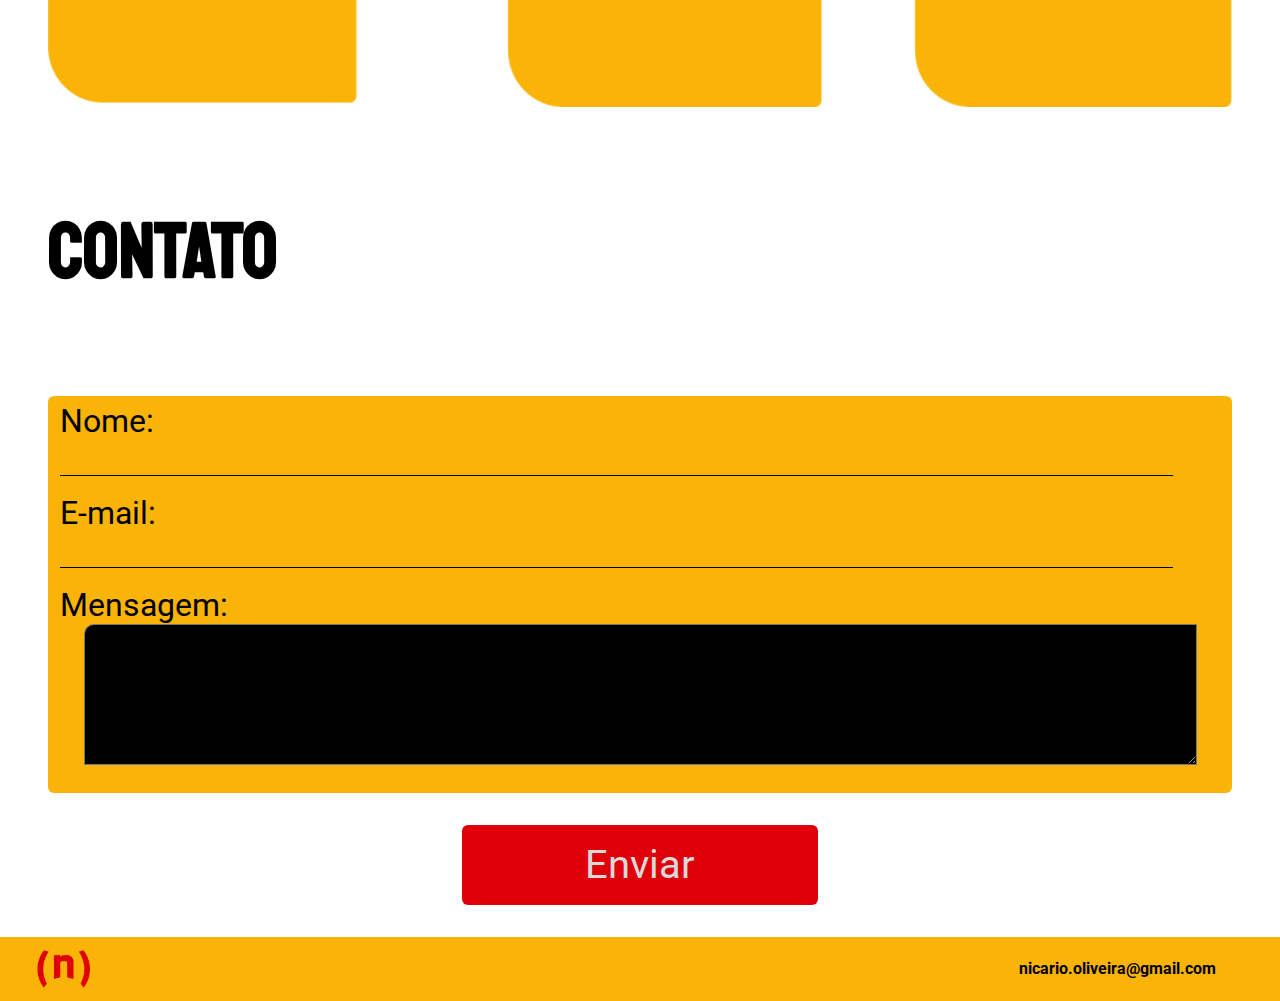
==== commit 6a8039a6: "Adicionando páginas de projetos e arrumando responsividade" ====
--- a/index.html
+++ b/index.html
@@ -36,7 +36,7 @@
     </nav>
   </header>
   <main class="main">
-    <h2 class="h2 h2__main">
+    <h2 class="h2 h2__main" id="quemsou">
       QUEM SOU?
     </h2>
     <article class="article__main">
@@ -274,23 +274,23 @@
     </div>
     </article>
     <div class="div__projetos">
-      <h2 class="h2__main">Projetos</h2>
+      <h2 class="h2__main" id="projetos">Projetos</h2>
       <div class="slides">
       <div class="slide">
         <a href="./cloneTwitter.html"><img class="projetos__main projetos__main1" src="./assets/img/Projetos.png" alt=""></a>
       </div>
       <div class="slide">
-        <img class="projeto projetos__main" id="projeto" src="./assets/img/Projetos (1).png" alt="">
+        <a href="./cloneInstagram.html"><img class="projeto projeto1 projetos__main" id="projeto" src="./assets/img/Projetos (1).png" alt=""></a>
       </div>
       <div class="slide">
-        <img class="projeto projetos__main" src="./assets/img/Projetos (2).png" alt="">
+        <a href="./landingPage.html"><img class="projeto projetos__main" src="./assets/img/Projetos (2).png" alt=""></a>
       </div>
       </div>
       <button class="botao__projetos">Ver mais</button>
     </div>
   </div>
     <div class="div__formulario">
-      <h2 class="h2__main">Contato</h2>
+      <h2 class="h2__main" id="contato">Contato</h2>
       <div class="formulario__botao">
       <div class="divdiv__formulario">
       <form class="formulario" action="">
--- a/assets/css/style.css
+++ b/assets/css/style.css
@@ -1,261 +1,5 @@
 /* media 360 */
-@media screen and (max-width: 360px){
-*{
-  text-decoration: none;
-  list-style-type: none;
-  font-family: 'Roboto', sans-serif;
-  box-sizing: border-box;
-}
-body {
-  
-  margin: 0;
-  padding: 0;
-}
-
-.nav {
-  position:fixed;
-  top: 0;
-  background-color: #FAB407;
-  width: 100%;
-  height: 64px;
-  padding: 0;
-  margin: 0;
-}
-
-.div__nav{
-  display: flex;
-  justify-content: space-between;
-  align-items:flex-end;
-  flex-direction: row;
-  width: 100%;
-  margin-left: 36px;
-}
-
-.img__nav {
-  width: 40px;
-  height: 40px;
-  margin: 10px 0;
-}
-.ul__divnav {
-  display: flex;
-  justify-content: space-evenly;
-  margin-right: 64px;
-}
-
-
-.a__nav,
-.a__nav2,
-.a__nav3 {
-  text-decoration: none;
-  font-size: 12px;
-  color: black;
-  margin-right: 10px;
-  padding-top: 60px;
-  text-align: center;
-  font-weight: bold;
-}
-
-.a__nav{
-  color: #DF0009;
-  border-bottom: 2px solid #DF0009;
-}
-
-.img__header {
-  width: 100%;
-  height: 15rem;
-  padding: 0 16px;
-}
-
-/*main*/
-
-  .main {
-    margin-left: 32px;
-    margin-right: 32px;
-    margin-top: 96px;
-  }
-  
-  .h2 {
-    margin-top: 96px;
-  }
-  
-  .h2__main {
-    margin-bottom: 32px;
-    font-family: 'Staatliches', cursive;
-    font-weight: bold;
-    font-size: 36px;
-  }
-
-  .div__main {
-    margin-top: 0;
-    display: flex;
-    align-items: center;
-  }
-
-  .p__main1 {
-    width: 133.99px;
-    height: auto;
-    font-size: 12px;
-    text-align: top;
-  }
-
-  .img__main {
-    width: 135px;
-    height: 137px; 
-  }
-
-  .none {
-    display: none;
-  }
-
-  .habilidades__texto {
-    font-size: 16px;
-    display: flex;
-    flex-direction: column;
-    flex-wrap: wrap ;
-    width: 119px;
-  }
-
-  .habilidades__bola {
-    background-color: #D9D9D9;
-    width: 10.72px;
-    height: 8.83px;
-    border-radius: 100%;
-    margin-right: 12.26px; 
-  }
-
-  .div__habilidades {
-    display: flex;
-    align-items: center;
-  }
-
-  .habilidades {
-    display: flex;
-    flex-direction: column;
-    line-height: 0%;
-  }
-  
-  .habilidades2 {
-    display: flex;
-    align-items: center;
-  }
-
-  .bolinhas {
-    display: flex;
-  }
-
-  .preto {
-    background-color: black;
-  }
-
-  .h2__main {
-    margin-top: 32px;
-    margin-bottom: 32px;
-  }  
-
-  .div__imagem {
-    display: flex;
-  }
-
-  .projetos__main {
-    width: 282.36px;
-    height: 271px;
-    margin-right: 32px;
-  }
-
-  .projeto {
-    width: 240px;
-    display: none;
-  }
-
-  .botao__projetos {
-    display: block;
-    margin-top: 32px;
-    margin-left: auto;
-    margin-right: auto;
-    text-align: center;
-    background-color: #DF0009;
-    color: #D9D9D9;
-    font-size: 16px;
-    padding: 10px 40px;
-    border: none;
-    border-radius: 10px;
-  }
-
-  .divdiv__formulario {
-    background-color: #FAB407;
-    width: 15rem;
-    height: auto;
-    border-radius: 6px;
-  }
-
-  .input__formulario {
-    background: none;
-    border: none;
-    border-bottom: 1px solid black;
-    outline: none;
-    font-size: 15px;
-    letter-spacing: 2px;
-    margin-bottom: 12px;
-  }
-  
-  .area__formulario {
-    background-color: black;
-    margin-left: 24px;
-    border-top-left-radius: 10px;
-    margin-bottom: 20px;
-    width: 10rem;
-  }
-
-  .div {
-    margin-left: 12px;
-    margin-top:6px;
-  }
-
-  .botao {
-    background-color: #DF0009;
-    color: #D9D9D9;
-    display: block;
-    border: none;
-    border-radius: 6px;
-    padding: 10px 40px;
-    margin-top: 32px;
-    text-align: center;
-    margin-left: auto;
-    margin-right: auto;
-    margin-bottom: 32px;
-  }
-
-  .formulario__botao {
-    display: flex;
-    flex-direction: column;
-  }
-
-/*footer*/
-
-.footer {
-  display: flex;
-  align-items: center;
-  justify-content: space-between;
-  background-color: #FAB407;
-  height: 64px;
-}
-
-.img__footer {
-  width: 64px;
-  height: 64px;
-  margin: 10px;
-  margin-left: 32px;
-}
-
-.h5__footer {
-  font-size: 16px;
-  font-weight: bold;
-  margin-right: 64px;
-}
-}
-
-/* media 361 */
-@media screen and (min-width: 361px) {
+@media screen and (min-width: 360px){
   *{
     text-decoration: none;
     list-style-type: none;
@@ -266,8 +10,8 @@
     
     margin: 0;
     padding: 0;
-    width: 100%;
-  }
+  }
+  
   .nav {
     position:fixed;
     top: 0;
@@ -345,21 +89,23 @@
       margin-top: 0;
       display: flex;
       align-items: center;
-      width: 100%;
     }
   
     .p__main1 {
-      font-size: 16px;
+      width: 100%;
+      padding-right: 5rem;
+      height: auto;
+      font-size: 12px;
       text-align: top;
     }
   
     .img__main {
-      width: 135px;
-      height: 137px; 
-    }
-
+      width: 100%;
+      height: auto; 
+    }
+  
     .none {
-      visibility: collapse;
+      display: none;
     }
   
     .habilidades__texto {
@@ -367,7 +113,8 @@
       display: flex;
       flex-direction: column;
       flex-wrap: wrap ;
-      margin-right: 32px;
+      width: 119px;
+      padding-right: 8rem;
     }
   
     .habilidades__bola {
@@ -381,27 +128,21 @@
     .div__habilidades {
       display: flex;
       align-items: center;
-      justify-content: space-between;
     }
   
     .habilidades {
       display: flex;
       flex-direction: column;
       line-height: 0%;
-      justify-content: space-between;
     }
     
     .habilidades2 {
       display: flex;
       align-items: center;
-      justify-content: space-between;
-      width: 450px;
     }
   
     .bolinhas {
       display: flex;
-      width: 50%;
-      justify-content: space-between;
     }
   
     .preto {
@@ -416,25 +157,18 @@
     .div__imagem {
       display: flex;
     }
-
-    .div__projetos {
-      width: 100%;
-    }
   
     .projetos__main {
-      width: 20rem;
-      height: auto;
-    }
-
-    .projetos__main1 {
-      width: 25rem;
+      width: 100%;
+      height: 100%;
+      margin-right: 32px;
     }
   
     .projeto {
       width: 240px;
       display: none;
     }
-
+  
     .botao__projetos {
       display: block;
       margin-top: 32px;
@@ -451,8 +185,8 @@
   
     .divdiv__formulario {
       background-color: #FAB407;
-      width: 20rem;
-      height: 367px;
+      width: 100%;
+      height: auto;
       border-radius: 6px;
     }
   
@@ -464,12 +198,7 @@
       font-size: 15px;
       letter-spacing: 2px;
       margin-bottom: 12px;
-    }
-
-    
-    .divformulario{
-      display: flex;
-      flex-direction: column;
+      width: 90%;
     }
     
     .area__formulario {
@@ -477,7 +206,7 @@
       margin-left: 24px;
       border-top-left-radius: 10px;
       margin-bottom: 20px;
-      width: 15rem;
+      width: 90%;
     }
   
     .div {
@@ -488,12 +217,12 @@
     .botao {
       background-color: #DF0009;
       color: #D9D9D9;
+      display: block;
       border: none;
       border-radius: 6px;
       padding: 10px 40px;
       margin-top: 32px;
       text-align: center;
-      display: block;
       margin-left: auto;
       margin-right: auto;
       margin-bottom: 32px;
@@ -503,6 +232,7 @@
       display: flex;
       flex-direction: column;
     }
+  
   /*footer*/
   
   .footer {
@@ -511,7 +241,6 @@
     justify-content: space-between;
     background-color: #FAB407;
     height: 64px;
-    min-width: 100%;
   }
   
   .img__footer {
@@ -528,662 +257,169 @@
   }
 }
 
-/* media 511 */
-@media screen and (min-width: 511px) {
-  *{
-    text-decoration: none;
-    list-style-type: none;
-    font-family: 'Roboto', sans-serif;
-    box-sizing: border-box;
-  }
-  body {
-    
-    margin: 0;
-    padding: 0;
+@media screen and (min-width: 600px){
+  .div__main{
+    justify-content: space-between;
+  }
+  .p__main{
+    font-size: 48px;
+    padding-right: 10rem;
+  }
+  .img__main{
+    height: auto;
+    margin-left: 0!important;
+  }
+  .div__texto{
+    padding-right: 30%;
+    
+  }
+  .habilidades__texto{
+    font-size: 24px;
+  }
+  .habilidades__bola{
+    width: 30px;
+    height: 30px;
+  }
+}
+
+@media screen and (min-width: 1024px){
+  .none{
+    display: inline;
+  }
+  .habilidades__texto{
+    padding-right: 15rem;
+  }
+  .h2__main{
+    font-size: 48px;
+  }
+  .projeto{
+    display: inline;
+  }
+  .projeto1 {
+    display: none;
+  }
+  .slides{
+    display: flex;
+  }
+  .projetos__main{
     width: 100%;
   }
-  
-  .nav {
-    position:fixed;
-    top: 0;
-    background-color: #FAB407;
-    width: 100%;
-    height: 64px;
-    padding: 0;
-    margin: 0;
-  }
-  
-  .div__nav{
-    display: flex;
-    justify-content: space-between;
-    align-items:flex-end;
-    flex-direction: row;
-    width: 100%;
-    margin-left: 64px;
-    margin-right: 32px;
-  }
-  
-  .img__nav {
-    width: 60px;
-    height: 60px;
-    margin: 10px 0;
-  }
-  .ul__divnav {
-    display: flex;
-    justify-content: space-evenly;
-    margin-right: 0px;
-  }
-  
-  
-  .a__nav,
-  .a__nav2,
-  .a__nav3 {
-    text-decoration: none;
-    font-size: 12px;
-    color: black;
-    margin-right: 32px;
-    padding-top: 60px;
-    text-align: center;
-    font-weight: bold;
-    width: 100%;
-  }
-  
-  .a__nav{
-    color: #DF0009;
-    border-bottom: 2px solid #DF0009;
-  }
-  
-  .img__header {
-    width: 100%;
-    height: 15rem;
-    padding: 0 16px;
-  }
-  
-  /*main*/
-  
+}
+  
+  @media screen and (min-width: 1200px){
+    .main {
+      margin-left: 48px;
+      margin-right: 48px;
+    }
+    .h2__main {
+      font-size: 78px;
+      margin: 96px 0;
+    }
+    .p__main1 {
+      width: 55%;
+      height: auto;
+      font-size: 32px;
+      text-align: top;
+    }
+    .img__main {
+        width: 100%;
+        height: auto; 
+      }
+    .habilidades {
+      line-height: 200%;
+    }
+    .habilidades__texto {
+      font-size: 48px;
+      display: flex;
+      padding-right: 3rem;
+    }
+
+    .div__texto{
+      padding-right: 15rem;
+    }
+    .none {
+      display: inline;
+    }
+    .bolinhas {
+      width: 100%;
+      height: 100%;
+      flex-direction: row;
+      
+    }
+    .habilidades__bola {
+      width: 50px;
+      height: 50px;
+      margin-right: 20px;
+    }
+    .div__habilidades{
+      width: 100%;
+    }
+    .habilidades2 {
+      width: 100%;
+      justify-content: space-between;
+    }
+    .projeto{
+      display: inline;
+    }
+    .slides {
+      display: flex;
+      justify-content: space-between;
+    }
+    .projetos__main{
+      width: 100%;
+    }
+    .projetos1{
+      display: inline;
+    }
+    .botao__projetos {
+      display: none;
+    }
+    .divdiv__formulario {
+      width: 100%;
+    }
+    .formulario {
+      width: 100%;
+    }
+    .div{
+      font-size: 32px;
+    }
+    .input__formulario{
+      width: 95%;
+    }
+    .area__formulario{
+      width: 95%;
+    }
+    .div__botao {
+      width: 100%;
+    }
+    .botao {
+      width: 30%;
+      height: 5rem;
+      font-size: 40px;
+    }
+}
+
+  @media screen and (min-width: 1780px){
     .main {
       margin-left: 64px;
       margin-right: 64px;
-      margin-top: 96px;
-    }
-    
-    .h2 {
-      margin-top: 96px;
-    }
-    
-    .h2__main {
-      font-family: 'Staatliches', cursive;
-      font-weight: bold;
-      font-size: 64px;
-    }
-  
-    .div__main {
-      margin-top: 0;
-      display: flex;
-      justify-content: space-between;
-      align-items: center;
-      width: 100%;
-    }
-  
-    .p__main1 {
-      font-size: 20px;
-      text-align: top;
-      width: 100%;
-    }
-  
-    .img__main {
-      width: 300px;
-      height: 300px; 
-      margin-right: 64px;
-    }
-
-    .none {
-      display: none;
-    }
-  
-    .habilidades__texto {
+    }
+    .a__nav,
+    .a__nav2,
+    .a__nav3 {
       font-size: 24px;
-      display: flex;
-      flex-direction: column;
-      flex-wrap: wrap ;
-      margin-right: 32px;
-    }
-  
-    .habilidades__bola {
-      background-color: #D9D9D9;
-      width: 10.72px;
-      height: 8.83px;
-      border-radius: 100%;
-      margin-right: 12.26px; 
-    }
-  
-    .div__habilidades {
-      display: flex;
-      align-items: center;
-      justify-content: space-between;
-    }
-  
-    .habilidades {
-      display: flex;
-      flex-direction: column;
-      line-height: 100%;
-      justify-content: space-between;
-      width: 100%;
-      margin-right: 64px;
-    }
-    
-    .habilidades2 {
-      display: flex;
-      align-items: center;
-      justify-content: space-between;
-      width: 100%;
-    }
-
-    .habilidaes__texto {
-      display: flex;
-      justify-content: space-between;
-
-    }
-  
-    .bolinhas {
-      display: flex;
-      width: 40%;
-      justify-content: space-between;
-    }
-  
-    .preto {
-      background-color: black;
-    }
-  
-    .h2__main {
-      margin-top: 96px;
-      margin-bottom: 96px;
-    }  
-  
-    .div__imagem {
-      display: flex;
-    }
-
-    .div__projetos {
-      width: 100%;
-    }
-  
-    .projetos__main {
-      width: 25rem;
+    }
+    .habilidades__texto{
+      padding-right: 35rem;
+    }
+    .habilidades__bola{
+      margin-right: 40px;
+    }
+    .slide {
+      width: 100%;
       height: auto;
     }
-
-    .projetos__main1 {
-      width: 30rem;
-    }
-  
-    .projeto {
-      margin-right: 32px;
-      display: none;
-    }
-
-    .botao__projetos {
-      display: block;
-      margin-top: 32px;
-      margin-left: auto;
-      margin-right: auto;
-      text-align: center;
-      background-color: #DF0009;
-      color: #D9D9D9;
-      font-size: 32px;
-      padding: 10px 40px;
-      border: none;
-      border-radius: 10px;
-    }
-  
-    .divdiv__formulario {
-      background-color: #FAB407;
-      width: 31.5rem;
-      height: auto;
-      border-radius: 6px;
-    }
-  
-    .input__formulario {
-      background: none;
-      border: none;
-      border-bottom: 1px solid black;
-      outline: none;
-      font-size: 24px;
-      width: 90%;
-      letter-spacing: 2px;
-      margin-bottom: 12px;
-    }
-
-    .nome__formulario,
-    .email__formulario,
-    .mensagem__formulario {
-      font-size: 24px;
-    }
-
-    
-    .divformulario{
-      display: flex;
-      flex-direction: column;
-    }
-    
-    .area__formulario {
-      background-color: black;
-      margin-left: 24px;
-      border-top-left-radius: 10px;
-      margin-bottom: 20px;
-      width: 25rem;
-    }
-  
-    .div {
-      margin-left: 12px;
-      margin-top:6px;
-    }
-  
-    .botao {
-      display: block;
-      background-color: #DF0009;
-      color: #D9D9D9;
-      border: none;
-      border-radius: 6px;
-      padding: 10px 40px;
-      font-size: 32px;
-      margin-top: 32px;
-      text-align: center;
-      margin-left: auto;
-      margin-right: auto;
-      margin-bottom: 32px;
-    }
-  
-    .formulario__botao {
-      display: flex;
-      flex-direction: column;
-    }
-  /*footer*/
-  
-  .footer {
-    display: flex;
-    align-items: center;
-    justify-content: space-between;
-    background-color: #FAB407;
-    height: 64px;
-  }
-  
-  .img__footer {
-    width: 64px;
-    height: 64px;
-    margin: 10px;
-    margin-left: 32px;
-  }
-  
-  .h5__footer {
-    font-size: 32px;
-    font-weight: bold;
-    margin-right: 128px;
-  }
+    .projetos__main{
+      padding-left: 24px;
+    }
 }
-
-/* media 710 */
-@media screen and (min-width: 710px) {
-  .divdiv__formulario {
-    background-color: #FAB407;
-    width: 52rem;
-    height: auto;
-    border-radius: 6px;
-  }
-  .area__formulario {
-    background-color: black;
-    margin-left: 24px;
-    border-top-left-radius: 10px;
-    margin-bottom: 20px;
-    width: 48rem;
-  }
-
-  .projetos__main1 {
-    width: 40rem;
-  }
-}
-
-/* media 1025 */
-@media screen and (min-width: 1025px){
-  *{
-    text-decoration: none;
-    list-style-type: none;
-    font-family: 'Roboto', sans-serif;
-    box-sizing: border-box;
-  }
-  body {
-    
-    margin: 0;
-    padding: 0;
-  }
-  
-  .nav {
-    position:fixed;
-    top: 0;
-    background-color: #FAB407;
-    width: 100%;
-    height: 64px;
-    padding: 0;
-    margin: 0;
-    z-index: 20;
-  }
-  
-  .div__nav{
-    display: flex;
-    justify-content: space-between;
-    align-items:flex-end;
-    flex-direction: row;
-    width: 100%;
-    margin-left: 36px;
-    margin-right: 36px;
-  }
-  
-  .img__nav {
-    width: 40px;
-    height: 40px;
-    margin: 10px 0;
-  }
-  .ul__divnav {
-    display: flex;
-    justify-content: space-evenly;
-    margin-right: 64px;
-  }
-  
-  
-  .a__nav,
-  .a__nav2,
-  .a__nav3 {
-    text-decoration: none;
-    font-size: 24px;
-    color: black;
-    margin-right: 32px;
-    padding-top: 60px;
-    text-align: center;
-    font-weight: bold;
-  }
-  
-  .a__nav{
-    color: #DF0009;
-    border-bottom: 2px solid #DF0009;
-  }
-  
-  .img__header {
-    width: 100%;
-    height: 15rem;
-    padding: 0 16px;
-  }
-  
-  /*main*/
-  
-    .main {
-      margin-left: 32px;
-      margin-right: 32px;
-      margin-top: 96px;
-    }
-    
-    .h2 {
-      margin-top: 96px;
-    }
-    
-    .h2__main {
-      margin-bottom: 32px;
-      font-family: 'Staatliches', cursive;
-      font-weight: bold;
-      font-size: 64px;
-    }
-  
-    .div__main {
-      margin-top: 0;
-      display: flex;
-      align-items: center;
-    }
-  
-    .p__main1 {
-      height: auto;
-      font-size: 16px;
-      text-align: top;
-    }
-  
-    .img__main {
-      width: 300px;
-      height: 300px; 
-      margin-right: 64px;
-    }
-  
-    .habilidades__texto {
-      font-size: 32px;
-      display: flex;
-      flex-direction: column;
-      flex-wrap: wrap ;
-      margin-right: 32px;
-    }
-  
-    .habilidades__bola {
-      background-color: #D9D9D9;
-      width: 10.72px;
-      height: 8.83px;
-      border-radius: 100%;
-      margin-right: 12.26px; 
-    }
-
-    .article2__main {
-      width: 100%;
-    }
-  
-    .div__habilidades {
-      display: flex;
-      align-items: center;
-      justify-content: space-between;
-    }
-  
-    .habilidades {
-      display: flex;
-      flex-direction: column;
-      line-height: 100%;
-      width: 100%;
-      margin-right: 32px;
-      justify-content: space-between;
-    }
-    
-    .habilidades2 {
-      display: flex;
-      align-items: center;
-      justify-content: space-between;
-      width: 100%;
-    }
-  
-    .bolinhas {
-      display: flex;
-      width: 50%;
-      justify-content: space-between;
-    }
-  
-    .preto {
-      background-color: black;
-    }
-  
-    .h2__main {
-      margin-top: 32px;
-      margin-bottom: 32px;
-    }  
-  
-    .div__imagem {
-      display: flex;
-    }
-
-    .div__projetos {
-      width: 100%;
-      margin-bottom: 128px;
-    }
-
-    .slides {
-      display: flex;
-    }
-  
-    .projetos__main {
-      width: 20em;
-      height: 20rem;
-    }
-
-    .projeto {
-    margin-right: 32px;
-    display: block;
-    }
-
-    .projetos__main1{
-      width: 23rem;
-      height: 20rem;
-    }
-  
-    .divdiv__formulario {
-      background-color: #FAB407;
-      width: 65rem;
-      height: auto;
-      border-radius: 6px;
-    }
-  
-    .input__formulario {
-      background: none;
-      border: none;
-      border-bottom: 1px solid black;
-      outline: none;
-      font-size: 24px;
-      width: 90%;
-      letter-spacing: 2px;
-      margin-bottom: 12px;
-    }
-
-    .nome__formulario,
-    .email__formulario,
-    .mensagem__formulario {
-      font-size: 32px;
-    }
-
-    
-    .divformulario{
-      display: flex;
-      flex-direction: column;
-    }
-    
-    .area__formulario {
-      background-color: black;
-      margin-left: 24px;
-      border-top-left-radius: 10px;
-      margin-bottom: 20px;
-      width: 60rem;
-    }
-  
-    .div {
-      margin-left: 12px;
-      margin-top:6px;
-    }
-  
-    .botao {
-      background-color: #DF0009;
-      border: none;
-      border-radius: 6px;
-      padding: 20px 80px;
-      font-size: 32px;
-      margin-top: 32px;
-      text-align: center;
-      margin-left: 35%;
-      margin-bottom: 32px;
-    }
-  
-    .formulario__botao {
-      display: flex;
-      flex-direction: column;
-    }
-  /*footer*/
-  
-  .footer {
-    display: flex;
-    align-items: center;
-    justify-content: space-between;
-    background-color: #FAB407;
-    height: 64px;
-  }
-  
-  .img__footer {
-    width: 64px;
-    height: 64px;
-    margin: 10px;
-    margin-left: 32px;
-  }
-  
-  .h5__footer {
-    font-size: 32px;
-    font-weight: bold;
-    margin-right: 128px;
-  }
-}
-
-/* media 1500 */
-@media screen and (min-width: 1500px) {
-  .divdiv__formulario {
-    background-color: #FAB407;
-    width: 95%;
-    height: auto;
-    border-radius: 6px;
-  }
-  .area__formulario {
-    background-color: black;
-    margin-left: 24px;
-    border-top-left-radius: 10px;
-    margin-bottom: 20px;
-    width: 95%;
-  }
-
-  .projetos__main {
-    width: 35rem;
-    height: auto;
-  }
-
-  .projetos__main1 {
-    width: 40rem;
-    height: auto;
-  }
-}
-
-/*Página de projetos Twitter*/
-
-.img {
-  display: block;
-  margin-left: auto;
-  margin-right: auto;
-}
-
-.img__main2 {
-  display: block;
-  margin-left: auto;
-  margin-right: auto;
-  margin-top: 96px;
-  width: 90%;
-  margin-bottom: 32px;
-}
-
-  .p__main {
-    display: block;
-    margin-left: auto;
-    margin-right: auto;
-    margin-bottom: 32px;
-}
-
-.img__main {
-  display: inline-block;
-  margin-left: auto;
-  margin-right: auto;
-  margin-bottom: 32px;
-  width: 40%;
-  margin-right: 12px;
-}
-
-.img__projetos{
-  display: flex;
-  justify-content: space-between;
-}
-
-.div__footer {
-  display: flex;
-  align-items: center;
-}